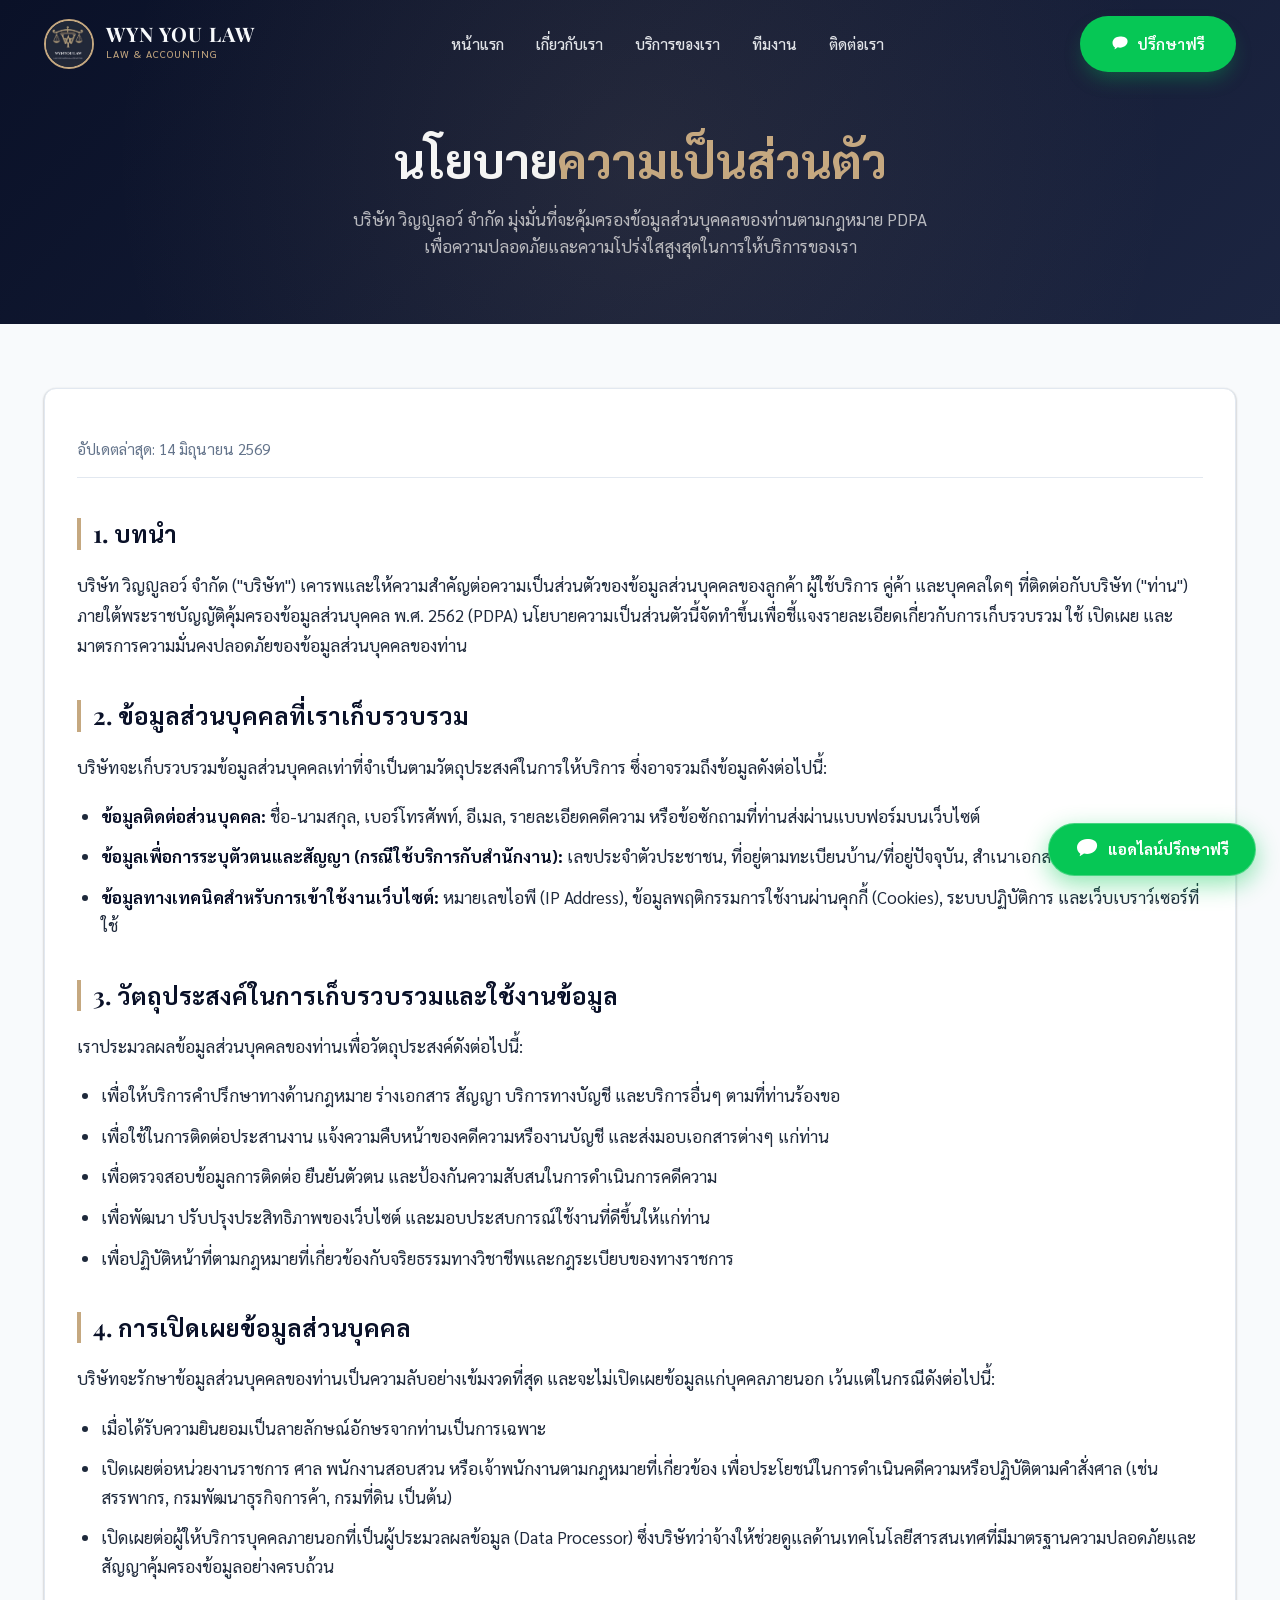
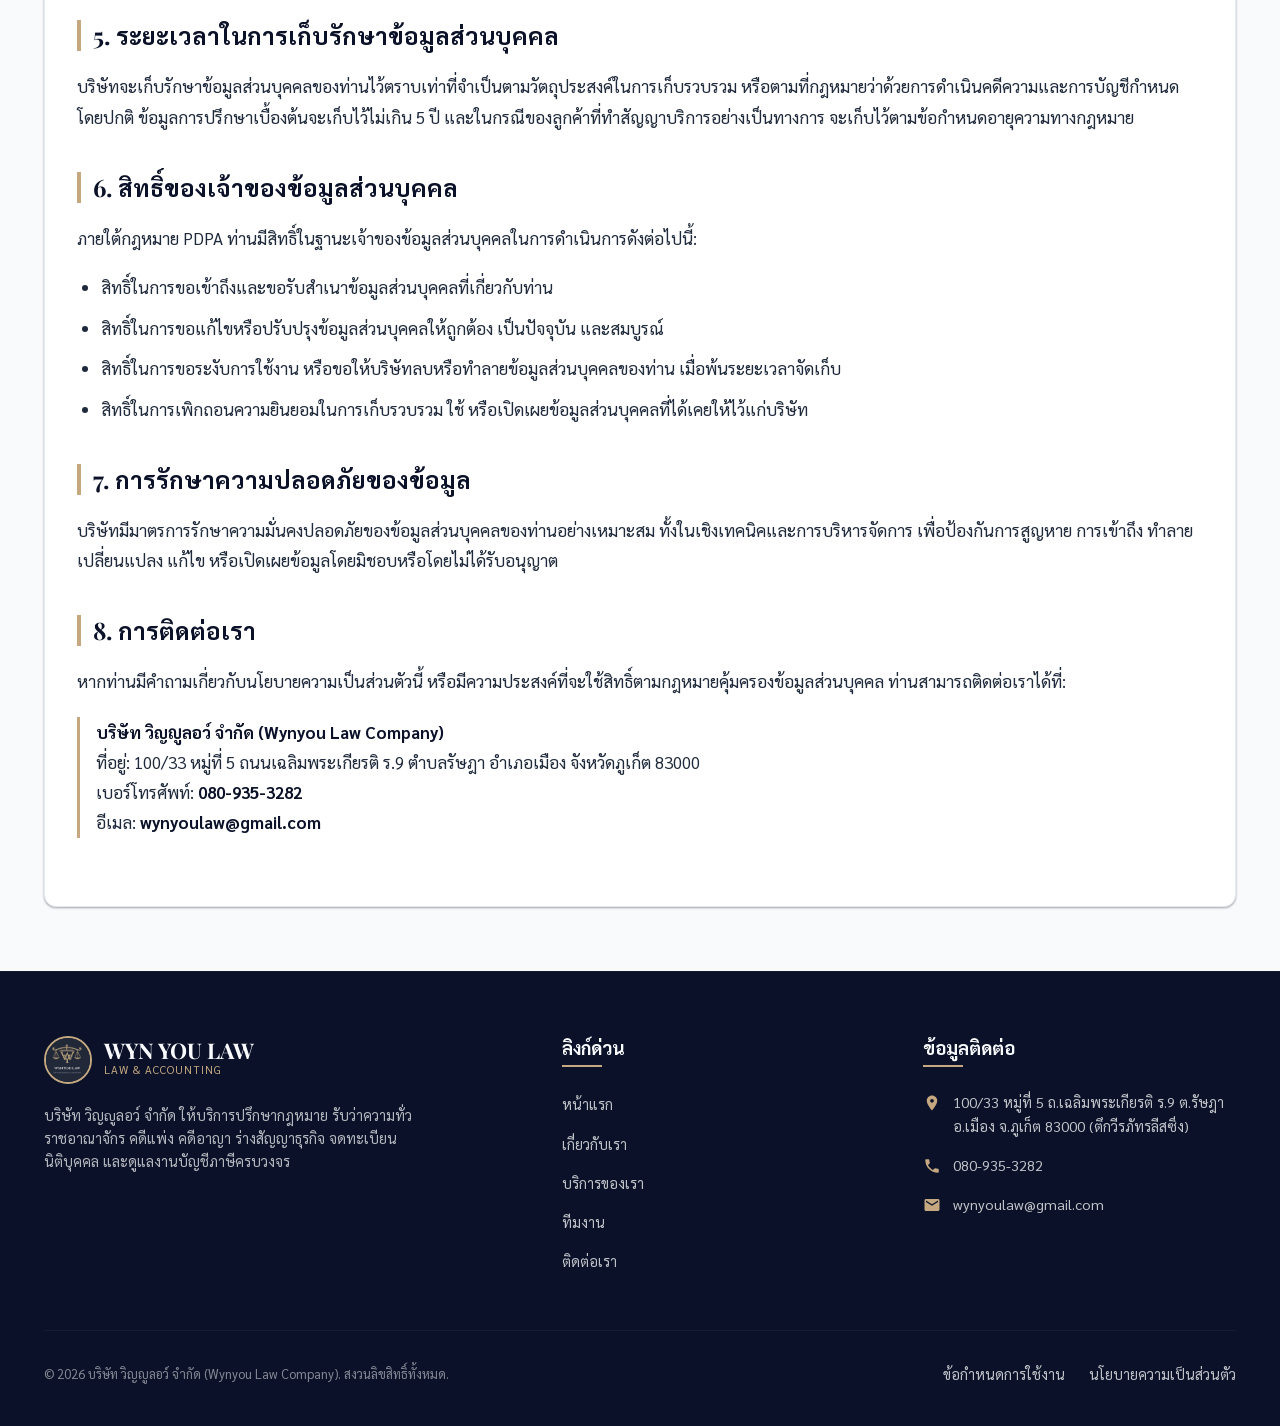
==== privacy-policy.html @ 04be427c "Add Privacy Policy page and update footer link" ====
<!DOCTYPE html>
<html lang="th">

<head>
  <meta charset="UTF-8">
  <meta name="viewport" content="width=device-width, initial-scale=1.0">
  <title>นโยบายความเป็นส่วนตัว | บริษัท วิญญูลอว์ จำกัด (WYN YOU LAW)</title>

  <!-- SEO Meta Tags -->
  <meta name="description"
    content="นโยบายความเป็นส่วนตัว (Privacy Policy) ของ บริษัท วิญญูลอว์ จำกัด รายละเอียดการคุ้มครองข้อมูลส่วนบุคคลของลูกค้าและผู้ใช้บริการตาม พ.ร.บ. คุ้มครองข้อมูลส่วนบุคคล (PDPA)">
  <meta name="keywords"
    content="นโยบายความเป็นส่วนตัว, PDPA, วิญญูลอว์, Wynyou Law, สำนักงานกฎหมาย">
  <meta name="author" content="Wynyou Law Company">

  <!-- Open Graph / Facebook -->
  <meta property="og:type" content="website">
  <meta property="og:url" content="https://wynyou-law.com/privacy-policy.html">
  <meta property="og:title" content="นโยบายความเป็นส่วนตัว | บริษัท วิญญูลอว์ จำกัด (WYN YOU LAW)">
  <meta property="og:description"
    content="นโยบายความเป็นส่วนตัว รายละเอียดการเก็บรวบรวม การใช้งาน และการคุ้มครองข้อมูลส่วนบุคคลของท่าน">
  <meta property="og:image" content="images/logo.jpg">

  <!-- Favicon -->
  <link rel="icon" href="images/logo.jpg" type="image/jpeg">

  <!-- CSS Stylesheet -->
  <link rel="stylesheet" href="css/style.css">

  <style>
    /* Page-specific styles for Privacy Policy */
    .privacy-hero {
      background: linear-gradient(135deg, var(--primary), var(--primary-light));
      padding: 8rem 0 4rem;
      color: var(--text-light);
      text-align: center;
      position: relative;
    }
    .privacy-hero::before {
      content: '';
      position: absolute;
      top: 0;
      left: 0;
      width: 100%;
      height: 100%;
      background: radial-gradient(circle at 50% 50%, rgba(197, 168, 128, 0.1) 0%, transparent 80%);
      pointer-events: none;
    }
    .privacy-hero__title {
      font-size: clamp(2rem, 5vw, 3rem);
      color: var(--text-light);
      margin-bottom: 1rem;
      font-family: var(--font-heading);
    }
    .privacy-hero__title span {
      color: var(--accent);
    }
    .privacy-hero__desc {
      color: rgba(255, 255, 255, 0.7);
      max-width: 600px;
      margin: 0 auto;
      font-size: 1.05rem;
    }
    .privacy-content {
      padding: 4rem 0;
      background-color: var(--bg-light);
    }
    .privacy-card {
      background: var(--bg-white);
      border: 1px solid var(--border-color);
      border-radius: var(--radius-md);
      padding: 3rem 2rem;
      box-shadow: var(--shadow-sm);
    }
    .privacy-card h2 {
      color: var(--primary);
      font-size: 1.5rem;
      margin-top: 2.5rem;
      margin-bottom: 1.25rem;
      border-left: 4px solid var(--accent);
      padding-left: 0.75rem;
      font-family: var(--font-heading);
    }
    .privacy-card h2:first-of-type {
      margin-top: 0;
    }
    .privacy-card p {
      color: var(--text-dark);
      margin-bottom: 1.25rem;
      font-size: 1.05rem;
      line-height: 1.8;
    }
    .privacy-card ul {
      margin-bottom: 1.5rem;
      padding-left: 1.5rem;
      list-style-type: disc;
    }
    .privacy-card li {
      margin-bottom: 0.75rem;
      color: var(--text-dark);
      font-size: 1.05rem;
      line-height: 1.7;
    }
    .privacy-card strong {
      color: var(--primary);
    }
    .last-updated {
      font-size: 0.95rem;
      color: var(--text-muted);
      margin-bottom: 2.5rem;
      display: block;
      border-bottom: 1px solid var(--border-color);
      padding-bottom: 1rem;
    }
    
    @media (max-width: 768px) {
      .privacy-card {
        padding: 2rem 1.25rem;
      }
    }
  </style>
</head>

<body>

  <!-- ==========================================
       HEADER & NAVIGATION
       ========================================== -->
  <header class="header header--scrolled" id="top-header">
    <div class="container">
      <nav class="header__nav" aria-label="Main Navigation">
        <a href="index.html#top-header" class="header__logo" id="nav-logo-link">
          <img src="images/logo.jpg" alt="WYN YOU LAW Logo" class="header__logo-img">
          <div class="header__brand">
            <h2 class="header__brand-name">WYN YOU LAW</h2>
            <p class="header__brand-sub">Law & Accounting</p>
          </div>
        </a>

        <!-- Desktop Navigation Menu -->
        <ul class="header__menu">
          <li><a href="index.html#top-header" class="header__link" id="link-home">หน้าแรก</a></li>
          <li><a href="index.html#about" class="header__link" id="link-about">เกี่ยวกับเรา</a></li>
          <li><a href="index.html#services" class="header__link" id="link-services">บริการของเรา</a></li>
          <li><a href="index.html#team" class="header__link" id="link-team">ทีมงาน</a></li>
          <li><a href="index.html#contact" class="header__link" id="link-contact">ติดต่อเรา</a></li>
        </ul>

        <!-- Desktop Call to Action Button -->
        <div class="header__cta">
          <a href="https://line.me/ti/p/6KD_pWmbr4" target="_blank" rel="noopener noreferrer" class="btn btn--line"
            id="btn-header-consult">
            <svg width="18" height="18" fill="currentColor" viewBox="0 0 24 24" xmlns="http://www.w3.org/2000/svg">
              <path
                d="M12 2C6.48 2 2 5.82 2 10.5c0 2.5 1.28 4.73 3.33 6.13-.15.53-.55 1.93-.63 2.23-.1.35.08.35.38.2.25-.13 2.8-1.85 3.92-2.6 1 .27 2.05.42 3.12.42 5.52 0 10-3.82 10-8.5S17.52 2 12 2z" />
            </svg>
            ปรึกษาฟรี
          </a>
        </div>

        <!-- Burger Toggle for Mobile -->
        <button class="header__burger" aria-label="Toggle Navigation Menu" aria-expanded="false"
          id="burger-menu-toggle">
          <span></span>
          <span></span>
          <span></span>
        </button>
      </nav>
    </div>
  </header>

  <!-- Mobile Sidebar Drawer -->
  <div class="sidebar" id="mobile-sidebar">
    <ul class="sidebar__menu">
      <li><a href="index.html#top-header" class="sidebar__link" id="mob-link-home">หน้าแรก</a></li>
      <li><a href="index.html#about" class="sidebar__link" id="mob-link-about">เกี่ยวกับเรา</a></li>
      <li><a href="index.html#services" class="sidebar__link" id="mob-link-services">บริการของเรา</a></li>
      <li><a href="index.html#team" class="sidebar__link" id="mob-link-team">ทีมงาน</a></li>
      <li><a href="index.html#contact" class="sidebar__link" id="mob-link-contact">ติดต่อเรา</a></li>
    </ul>
    <a href="https://line.me/ti/p/6KD_pWmbr4" target="_blank" rel="noopener noreferrer" class="btn btn--line btn--full"
      id="btn-sidebar-consult">
      <svg width="18" height="18" fill="currentColor" viewBox="0 0 24 24" xmlns="http://www.w3.org/2000/svg">
        <path
          d="M12 2C6.48 2 2 5.82 2 10.5c0 2.5 1.28 4.73 3.33 6.13-.15.53-.55 1.93-.63 2.23-.1.35.08.35.38.2.25-.13 2.8-1.85 3.92-2.6 1 .27 2.05.42 3.12.42 5.52 0 10-3.82 10-8.5S17.52 2 12 2z" />
      </svg>
      ปรึกษาฟรีผ่าน LINE
    </a>
  </div>

  <main>
    <!-- ==========================================
         HERO SECTION
         ========================================== -->
    <section class="privacy-hero">
      <div class="container">
        <h1 class="privacy-hero__title">นโยบาย<span>ความเป็นส่วนตัว</span></h1>
        <p class="privacy-hero__desc">
          บริษัท วิญญูลอว์ จำกัด มุ่งมั่นที่จะคุ้มครองข้อมูลส่วนบุคคลของท่านตามกฎหมาย PDPA เพื่อความปลอดภัยและความโปร่งใสสูงสุดในการให้บริการของเรา
        </p>
      </div>
    </section>

    <!-- ==========================================
         PRIVACY POLICY CONTENT
         ========================================== -->
    <section class="privacy-content">
      <div class="container">
        <div class="privacy-card">
          <span class="last-updated">อัปเดตล่าสุด: 14 มิถุนายน 2569</span>

          <h2>1. บทนำ</h2>
          <p>
            บริษัท วิญญูลอว์ จำกัด ("บริษัท") เคารพและให้ความสำคัญต่อความเป็นส่วนตัวของข้อมูลส่วนบุคคลของลูกค้า ผู้ใช้บริการ คู่ค้า และบุคคลใดๆ ที่ติดต่อกับบริษัท ("ท่าน") ภายใต้พระราชบัญญัติคุ้มครองข้อมูลส่วนบุคคล พ.ศ. 2562 (PDPA) นโยบายความเป็นส่วนตัวนี้จัดทำขึ้นเพื่อชี้แจงรายละเอียดเกี่ยวกับการเก็บรวบรวม ใช้ เปิดเผย และมาตรการความมั่นคงปลอดภัยของข้อมูลส่วนบุคคลของท่าน
          </p>

          <h2>2. ข้อมูลส่วนบุคคลที่เราเก็บรวบรวม</h2>
          <p>บริษัทจะเก็บรวบรวมข้อมูลส่วนบุคคลเท่าที่จำเป็นตามวัตถุประสงค์ในการให้บริการ ซึ่งอาจรวมถึงข้อมูลดังต่อไปนี้:</p>
          <ul>
            <li><strong>ข้อมูลติดต่อส่วนบุคคล:</strong> ชื่อ-นามสกุล, เบอร์โทรศัพท์, อีเมล, รายละเอียดคดีความ หรือข้อซักถามที่ท่านส่งผ่านแบบฟอร์มบนเว็บไซต์</li>
            <li><strong>ข้อมูลเพื่อการระบุตัวตนและสัญญา (กรณีใช้บริการกับสำนักงาน):</strong> เลขประจำตัวประชาชน, ที่อยู่ตามทะเบียนบ้าน/ที่อยู่ปัจจุบัน, สำเนาเอกสารแสดงตนต่างๆ</li>
            <li><strong>ข้อมูลทางเทคนิคสำหรับการเข้าใช้งานเว็บไซต์:</strong> หมายเลขไอพี (IP Address), ข้อมูลพฤติกรรมการใช้งานผ่านคุกกี้ (Cookies), ระบบปฏิบัติการ และเว็บเบราว์เซอร์ที่ใช้</li>
          </ul>

          <h2>3. วัตถุประสงค์ในการเก็บรวบรวมและใช้งานข้อมูล</h2>
          <p>เราประมวลผลข้อมูลส่วนบุคคลของท่านเพื่อวัตถุประสงค์ดังต่อไปนี้:</p>
          <ul>
            <li>เพื่อให้บริการคำปรึกษาทางด้านกฎหมาย ร่างเอกสาร สัญญา บริการทางบัญชี และบริการอื่นๆ ตามที่ท่านร้องขอ</li>
            <li>เพื่อใช้ในการติดต่อประสานงาน แจ้งความคืบหน้าของคดีความหรืองานบัญชี และส่งมอบเอกสารต่างๆ แก่ท่าน</li>
            <li>เพื่อตรวจสอบข้อมูลการติดต่อ ยืนยันตัวตน และป้องกันความสับสนในการดำเนินการคดีความ</li>
            <li>เพื่อพัฒนา ปรับปรุงประสิทธิภาพของเว็บไซต์ และมอบประสบการณ์ใช้งานที่ดีขึ้นให้แก่ท่าน</li>
            <li>เพื่อปฏิบัติหน้าที่ตามกฎหมายที่เกี่ยวข้องกับจริยธรรมทางวิชาชีพและกฎระเบียบของทางราชการ</li>
          </ul>

          <h2>4. การเปิดเผยข้อมูลส่วนบุคคล</h2>
          <p>
            บริษัทจะรักษาข้อมูลส่วนบุคคลของท่านเป็นความลับอย่างเข้มงวดที่สุด และจะไม่เปิดเผยข้อมูลแก่บุคคลภายนอก เว้นแต่ในกรณีดังต่อไปนี้:
          </p>
          <ul>
            <li>เมื่อได้รับความยินยอมเป็นลายลักษณ์อักษรจากท่านเป็นการเฉพาะ</li>
            <li>เปิดเผยต่อหน่วยงานราชการ ศาล พนักงานสอบสวน หรือเจ้าพนักงานตามกฎหมายที่เกี่ยวข้อง เพื่อประโยชน์ในการดำเนินคดีความหรือปฏิบัติตามคำสั่งศาล (เช่น สรรพากร, กรมพัฒนาธุรกิจการค้า, กรมที่ดิน เป็นต้น)</li>
            <li>เปิดเผยต่อผู้ให้บริการบุคคลภายนอกที่เป็นผู้ประมวลผลข้อมูล (Data Processor) ซึ่งบริษัทว่าจ้างให้ช่วยดูแลด้านเทคโนโลยีสารสนเทศที่มีมาตรฐานความปลอดภัยและสัญญาคุ้มครองข้อมูลอย่างครบถ้วน</li>
          </ul>

          <h2>5. ระยะเวลาในการเก็บรักษาข้อมูลส่วนบุคคล</h2>
          <p>
            บริษัทจะเก็บรักษาข้อมูลส่วนบุคคลของท่านไว้ตราบเท่าที่จำเป็นตามวัตถุประสงค์ในการเก็บรวบรวม หรือตามที่กฎหมายว่าด้วยการดำเนินคดีความและการบัญชีกำหนด โดยปกติ ข้อมูลการปรึกษาเบื้องต้นจะเก็บไว้ไม่เกิน 5 ปี และในกรณีของลูกค้าที่ทำสัญญาบริการอย่างเป็นทางการ จะเก็บไว้ตามข้อกำหนดอายุความทางกฎหมาย
          </p>

          <h2>6. สิทธิ์ของเจ้าของข้อมูลส่วนบุคคล</h2>
          <p>ภายใต้กฎหมาย PDPA ท่านมีสิทธิ์ในฐานะเจ้าของข้อมูลส่วนบุคคลในการดำเนินการดังต่อไปนี้:</p>
          <ul>
            <li>สิทธิ์ในการขอเข้าถึงและขอรับสำเนาข้อมูลส่วนบุคคลที่เกี่ยวกับท่าน</li>
            <li>สิทธิ์ในการขอแก้ไขหรือปรับปรุงข้อมูลส่วนบุคคลให้ถูกต้อง เป็นปัจจุบัน และสมบูรณ์</li>
            <li>สิทธิ์ในการขอระงับการใช้งาน หรือขอให้บริษัทลบหรือทำลายข้อมูลส่วนบุคคลของท่าน เมื่อพ้นระยะเวลาจัดเก็บ</li>
            <li>สิทธิ์ในการเพิกถอนความยินยอมในการเก็บรวบรวม ใช้ หรือเปิดเผยข้อมูลส่วนบุคคลที่ได้เคยให้ไว้แก่บริษัท</li>
          </ul>

          <h2>7. การรักษาความปลอดภัยของข้อมูล</h2>
          <p>
            บริษัทมีมาตรการรักษาความมั่นคงปลอดภัยของข้อมูลส่วนบุคคลของท่านอย่างเหมาะสม ทั้งในเชิงเทคนิคและการบริหารจัดการ เพื่อป้องกันการสูญหาย การเข้าถึง ทำลาย เปลี่ยนแปลง แก้ไข หรือเปิดเผยข้อมูลโดยมิชอบหรือโดยไม่ได้รับอนุญาต
          </p>

          <h2>8. การติดต่อเรา</h2>
          <p>
            หากท่านมีคำถามเกี่ยวกับนโยบายความเป็นส่วนตัวนี้ หรือมีความประสงค์ที่จะใช้สิทธิ์ตามกฎหมายคุ้มครองข้อมูลส่วนบุคคล ท่านสามารถติดต่อเราได้ที่:
          </p>
          <p style="padding-left: 1rem; border-left: 3px solid var(--accent); margin-top: 1rem;">
            <strong>บริษัท วิญญูลอว์ จำกัด (Wynyou Law Company)</strong><br>
            ที่อยู่: 100/33 หมู่ที่ 5 ถนนเฉลิมพระเกียรติ ร.9 ตำบลรัษฎา อำเภอเมือง จังหวัดภูเก็ต 83000<br>
            เบอร์โทรศัพท์: <a href="tel:080-935-3282"><strong>080-935-3282</strong></a><br>
            อีเมล: <a href="mailto:wynyoulaw@gmail.com"><strong>wynyoulaw@gmail.com</strong></a>
          </p>
        </div>
      </div>
    </section>
  </main>

  <!-- ==========================================
       FOOTER SECTION
       ========================================== -->
  <footer class="footer">
    <div class="container">
      <div class="footer__grid">
        <!-- Logo and details -->
        <div>
          <a href="index.html#top-header" class="footer__about-logo" id="footer-logo-link">
            <img src="images/logo.jpg" alt="WYN YOU LAW Logo" class="footer__about-logo-img">
            <div class="footer__brand">
              <h2 class="footer__about-brand-name">WYN YOU LAW</h2>
              <p class="footer__about-brand-sub">Law & Accounting</p>
            </div>
          </a>
          <p class="footer__about-desc">
            บริษัท วิญญูลอว์ จำกัด ให้บริการปรึกษากฎหมาย รับว่าความทั่วราชอาณาจักร คดีแพ่ง คดีอาญา ร่างสัญญาธุรกิจ
            จดทะเบียนนิติบุคคล และดูแลงานบัญชีภาษีครบวงจร
          </p>
        </div>

        <!-- Quick Links -->
        <div>
          <h3 class="footer__title">ลิงก์ด่วน</h3>
          <ul class="footer__links">
            <li><a href="index.html#top-header" class="footer__link" id="footer-link-home">หน้าแรก</a></li>
            <li><a href="index.html#about" class="footer__link" id="footer-link-about">เกี่ยวกับเรา</a></li>
            <li><a href="index.html#services" class="footer__link" id="footer-link-services">บริการของเรา</a></li>
            <li><a href="index.html#team" class="footer__link" id="footer-link-team">ทีมงาน</a></li>
            <li><a href="index.html#contact" class="footer__link" id="footer-link-contact">ติดต่อเรา</a></li>
          </ul>
        </div>

        <!-- Contact details -->
        <div>
          <h3 class="footer__title">ข้อมูลติดต่อ</h3>
          <div class="footer__contact-info">
            <div class="footer__contact-item">
              <svg width="18" height="18" fill="currentColor" viewBox="0 0 24 24">
                <path
                  d="M12 2C8.13 2 5 5.13 5 9c0 5.25 7 13 7 13s7-7.75 7-13c0-3.87-3.13-7-7-7zm0 9.5c-1.38 0-2.5-1.12-2.5-2.5s1.12-2.5 2.5-2.5 2.5 1.12 2.5 2.5-1.12 2.5-2.5 2.5z" />
              </svg>
              <span>100/33 หมู่ที่ 5 ถ.เฉลิมพระเกียรติ ร.9 ต.รัษฎา อ.เมือง จ.ภูเก็ต 83000 (ตึกวีรภัทรลีสซิ่ง)</span>
            </div>
            <div class="footer__contact-item">
              <svg width="18" height="18" fill="currentColor" viewBox="0 0 24 24">
                <path
                  d="M6.62 10.79c1.44 2.83 3.76 5.14 6.59 6.59l2.2-2.2c.27-.27.67-.36 1.02-.24 1.12.37 2.33.57 3.57.57.55 0 1 .45 1 1V20c0 .55-.45 1-1 1-9.39 0-17-7.61-17-17 0-.55.45-1 1-1h3.5c.55 0 1 .45 1 1 0 1.25.2 2.45.57 3.57.11.35.03.74-.25 1.02l-2.2 2.2z" />
              </svg>
              <span><a href="tel:080-935-3282">080-935-3282</a></span>
            </div>
            <div class="footer__contact-item">
              <svg width="18" height="18" fill="currentColor" viewBox="0 0 24 24">
                <path
                  d="M20 4H4c-1.1 0-1.99.9-1.99 2L2 18c0 1.1.9 2 2 2h16c1.1 0 2-.9 2-2V6c0-1.1-.9-2-2-2zm0 4l-8 5-8-5V6l8 5 8-5v2z" />
              </svg>
              <span><a href="mailto:wynyoulaw@gmail.com">wynyoulaw@gmail.com</a></span>
            </div>
          </div>
        </div>
      </div>

      <!-- Bottom bar -->
      <div class="footer__bottom">
        <p>&copy; 2026 บริษัท วิญญูลอว์ จำกัด (Wynyou Law Company). สงวนลิขสิทธิ์ทั้งหมด.</p>
        <div class="footer__bottom-links">
          <a href="index.html#about" class="footer__link">ข้อกำหนดการใช้งาน</a>
          <a href="privacy-policy.html" class="footer__link">นโยบายความเป็นส่วนตัว</a>
        </div>
      </div>
    </div>
  </footer>

  <!-- Floating LINE Button for Mobile Devices -->
  <a href="https://line.me/ti/p/6KD_pWmbr4" target="_blank" rel="noopener noreferrer" class="floating-line-btn"
    id="floating-line-action" aria-label="ติดต่อเราทาง LINE">
    <svg width="24" height="24" fill="currentColor" viewBox="0 0 24 24" xmlns="http://www.w3.org/2000/svg">
      <path
        d="M12 2C6.48 2 2 5.82 2 10.5c0 2.5 1.28 4.73 3.33 6.13-.15.53-.55 1.93-.63 2.23-.1.35.08.35.38.2.25-.13 2.8-1.85 3.92-2.6 1 .27 2.05.42 3.12.42 5.52 0 10-3.82 10-8.5S17.52 2 12 2z" />
    </svg>
    <span>แอดไลน์ปรึกษาฟรี</span>
  </a>

  <!-- Scripts -->
  <script src="js/script.js"></script>
</body>

</html>
---- css/style.css ----
@import url('https://fonts.googleapis.com/css2?family=Playfair+Display:ital,wght@0,400..900;1,400..900&family=Sarabun:ital,wght@0,100;0,200;0,300;0,400;0,500;0,600;0,700;0,800;1,100;1,200;1,300;1,400;1,500;1,600;1,700;1,800&display=swap');

/* ==========================================
   CSS VARIABLES & DESIGN SYSTEM
   ========================================== */
:root {
  /* Colors */
  --primary: #0A1128;
  --primary-light: #1C2541;
  --primary-rgb: 10, 17, 40;
  --primary-light-rgb: 28, 37, 65;
  --accent: #C5A880;
  --accent-light: #E2D4C0;
  --accent-dark: #A3835B;
  --gold-metallic: #D4AF37;
  
  --bg-light: #F8FAFC;
  --bg-white: #FFFFFF;
  --bg-dark: #050B1A;
  
  --text-dark: #1E293B;
  --text-light: #F8FAFC;
  --text-muted: #64748B;
  --text-gold: #C5A880;
  
  --border-color: #E2E8F0;
  --border-gold-rgba: rgba(197, 168, 128, 0.25);
  
  /* Typography */
  --font-primary: 'Sarabun', sans-serif;
  --font-heading: 'Playfair Display', 'Sarabun', sans-serif;
  
  /* Spacing */
  --spacing-xs: 0.5rem;
  --spacing-sm: 1rem;
  --spacing-md: 2rem;
  --spacing-lg: 4rem;
  --spacing-xl: 8rem;
  
  /* Shadow & Transition */
  --shadow-sm: 0 1px 3px rgba(0,0,0,0.12), 0 1px 2px rgba(0,0,0,0.24);
  --shadow-md: 0 4px 6px -1px rgba(0,0,0,0.1), 0 2px 4px -1px rgba(0,0,0,0.06);
  --shadow-lg: 0 20px 25px -5px rgba(0,0,0,0.1), 0 10px 10px -5px rgba(0,0,0,0.04);
  --shadow-gold: 0 10px 30px -10px rgba(197, 168, 128, 0.3);
  
  --transition-smooth: all 0.4s cubic-bezier(0.16, 1, 0.3, 1);
  --transition-fast: all 0.2s ease;
  
  /* Border Radius */
  --radius-sm: 6px;
  --radius-md: 12px;
  --radius-lg: 24px;
}

/* ==========================================
   RESET & BASE STYLES
   ========================================== */
*, *::before, *::after {
  box-sizing: border-box;
  margin: 0;
  padding: 0;
}

html {
  scroll-behavior: smooth;
  font-size: 16px;
}

body {
  font-family: var(--font-primary);
  background-color: var(--bg-white);
  color: var(--text-dark);
  line-height: 1.6;
  overflow-x: hidden;
}

h1, h2, h3, h4, h5, h6 {
  font-family: var(--font-heading);
  font-weight: 700;
  line-height: 1.3;
}

a {
  text-decoration: none;
  color: inherit;
  transition: var(--transition-fast);
}

img {
  max-width: 100%;
  height: auto;
  display: block;
}

ul {
  list-style: none;
}

/* Scrollbar Style */
::-webkit-scrollbar {
  width: 10px;
}
::-webkit-scrollbar-track {
  background: var(--bg-light);
}
::-webkit-scrollbar-thumb {
  background: var(--accent-light);
  border-radius: var(--radius-sm);
  border: 2px solid var(--bg-light);
}
::-webkit-scrollbar-thumb:hover {
  background: var(--accent);
}

/* ==========================================
   REUSABLE COMPONENTS
   ========================================== */
.container {
  width: 100%;
  max-width: 1240px;
  margin: 0 auto;
  padding: 0 1.5rem;
}

.btn {
  display: inline-flex;
  align-items: center;
  justify-content: center;
  padding: 0.85rem 1.8rem;
  font-size: 0.95rem;
  font-weight: 600;
  border-radius: 50px;
  cursor: pointer;
  transition: var(--transition-smooth);
  border: 2px solid transparent;
  gap: 0.5rem;
}

.btn--primary {
  background: linear-gradient(135deg, var(--accent), var(--accent-dark));
  color: var(--primary);
  box-shadow: var(--shadow-gold);
}

.btn--primary:hover {
  transform: translateY(-3px);
  box-shadow: 0 15px 30px -10px rgba(197, 168, 128, 0.5);
  background: linear-gradient(135deg, var(--accent-light), var(--accent));
}

.btn--line {
  background-color: #06C755;
  color: #FFFFFF;
  box-shadow: 0 10px 20px -5px rgba(6, 199, 85, 0.35);
}

.btn--line:hover {
  transform: translateY(-3px);
  box-shadow: 0 15px 30px -5px rgba(6, 199, 85, 0.5);
  background-color: #05B04B;
}

.btn--secondary {
  background: transparent;
  border-color: var(--accent);
  color: var(--accent);
}

.btn--secondary:hover {
  background: rgba(197, 168, 128, 0.1);
  transform: translateY(-3px);
}

.btn--light {
  background: var(--bg-white);
  color: var(--primary);
  box-shadow: var(--shadow-md);
}

.btn--light:hover {
  background: var(--accent-light);
  color: var(--primary);
  transform: translateY(-3px);
}

.btn--full {
  display: flex;
  width: 100%;
}

.section {
  padding: var(--spacing-lg) 0;
  position: relative;
}

@media (min-width: 768px) {
  .section {
    padding: var(--spacing-xl) 0;
  }
}

.section-tag {
  color: var(--accent-dark);
  font-weight: 700;
  text-transform: uppercase;
  letter-spacing: 2px;
  font-size: 0.85rem;
  margin-bottom: 0.75rem;
  display: block;
}

.section-title {
  font-size: clamp(1.8rem, 4vw, 2.5rem);
  color: var(--primary);
  margin-bottom: 1rem;
  font-family: var(--font-heading);
}

.section-desc {
  color: var(--text-muted);
  max-width: 650px;
  margin-bottom: 3.5rem;
  font-size: 1.05rem;
}

.center-text {
  text-align: center;
}

.center-text .section-desc {
  margin-left: auto;
  margin-right: auto;
}

/* ==========================================
   NAVIGATION HEADER
   ========================================== */
.header {
  position: fixed;
  top: 0;
  left: 0;
  width: 100%;
  z-index: 1000;
  transition: var(--transition-smooth);
  padding: 1rem 0;
}

.header--scrolled {
  background: rgba(10, 17, 40, 0.95);
  backdrop-filter: blur(12px);
  border-bottom: 1px solid rgba(255, 255, 255, 0.1);
  padding: 0.6rem 0;
}

.header__nav {
  display: flex;
  justify-content: space-between;
  align-items: center;
}

.header__logo {
  display: flex;
  align-items: center;
  gap: 0.75rem;
}

.header__logo-img {
  width: 50px;
  height: 50px;
  border-radius: 50%;
  border: 2px solid var(--accent);
  object-fit: cover;
  transition: var(--transition-smooth);
}

.header--scrolled .header__logo-img {
  width: 42px;
  height: 42px;
}

.header__brand {
  color: var(--text-light);
}

.header__brand-name {
  font-family: var(--font-heading);
  font-size: 1.25rem;
  font-weight: 700;
  letter-spacing: 1px;
  line-height: 1;
}

.header__brand-sub {
  font-size: 0.65rem;
  color: var(--accent);
  text-transform: uppercase;
  letter-spacing: 1px;
  margin-top: 2px;
}

.header__menu {
  display: none; /* Hidden on mobile */
  align-items: center;
  gap: 2rem;
}

.header__link {
  color: var(--text-light);
  font-size: 0.95rem;
  font-weight: 500;
  position: relative;
  padding: 0.25rem 0;
  opacity: 0.9;
}

.header__link:hover {
  opacity: 1;
  color: var(--accent);
}

.header__link::after {
  content: '';
  position: absolute;
  bottom: 0;
  left: 0;
  width: 0;
  height: 2px;
  background: var(--accent);
  transition: var(--transition-fast);
}

.header__link:hover::after {
  width: 100%;
}

.header__link--active {
  color: var(--accent);
  opacity: 1;
}

.header__link--active::after {
  width: 100%;
}

.header__cta {
  display: none; /* Hidden on mobile */
}

/* Burger Menu Toggle */
.header__burger {
  display: flex;
  flex-direction: column;
  justify-content: space-between;
  width: 25px;
  height: 20px;
  background: transparent;
  border: none;
  cursor: pointer;
  z-index: 1010;
}

.header__burger span {
  width: 100%;
  height: 2px;
  background-color: var(--text-light);
  transition: var(--transition-smooth);
  border-radius: 2px;
}

.header__burger--active span:nth-child(1) {
  transform: translateY(9px) rotate(45deg);
}

.header__burger--active span:nth-child(2) {
  opacity: 0;
}

.header__burger--active span:nth-child(3) {
  transform: translateY(-9px) rotate(-45deg);
}

/* Mobile Sidebar */
.sidebar {
  position: fixed;
  top: 0;
  right: -100%;
  width: 100%;
  max-width: 320px;
  height: 100vh;
  background-color: var(--primary);
  z-index: 999;
  display: flex;
  flex-direction: column;
  padding: 7rem 2rem 2rem;
  transition: var(--transition-smooth);
  border-left: 1px solid rgba(255, 255, 255, 0.05);
  box-shadow: -10px 0 30px rgba(0,0,0,0.5);
}

.sidebar--active {
  right: 0;
}

.sidebar__menu {
  display: flex;
  flex-direction: column;
  gap: 1.5rem;
  margin-bottom: 3rem;
}

.sidebar__link {
  color: var(--text-light);
  font-size: 1.15rem;
  font-weight: 500;
  display: block;
}

.sidebar__link:hover, .sidebar__link--active {
  color: var(--accent);
  padding-left: 0.5rem;
}

/* Responsive Desktop Headers */
@media (min-width: 1024px) {
  .header__menu, .header__cta {
    display: flex;
  }
  .header__burger, .sidebar {
    display: none;
  }
}

/* ==========================================
   HERO SECTION
   ========================================== */
.hero {
  background: linear-gradient(135deg, rgba(10, 17, 40, 0.94), rgba(5, 11, 26, 0.96)), 
              url('../images/logo.jpg') center/contain no-repeat;
  min-height: 100vh;
  display: flex;
  align-items: center;
  position: relative;
  color: var(--text-light);
  padding-top: 8rem;
  padding-bottom: var(--spacing-lg);
  overflow: hidden;
}

.hero::before {
  content: '';
  position: absolute;
  top: 0;
  left: 0;
  width: 100%;
  height: 100%;
  background: radial-gradient(circle at 50% 50%, rgba(197, 168, 128, 0.12) 0%, transparent 80%);
  pointer-events: none;
}

@media (min-width: 1024px) {
  .hero::before {
    background: radial-gradient(circle at 80% 30%, rgba(197, 168, 128, 0.15) 0%, transparent 60%);
  }
}

.hero__grid {
  display: grid;
  grid-template-columns: 1fr;
  gap: 4rem;
  align-items: center;
  text-align: center;
}

@media (min-width: 1024px) {
  .hero__grid {
    grid-template-columns: 1fr 1fr;
    text-align: left;
  }
}

.hero__content {
  z-index: 10;
  display: flex;
  flex-direction: column;
  align-items: center;
}

@media (min-width: 1024px) {
  .hero__content {
    align-items: flex-start;
  }
}

.hero__badge {
  display: inline-flex;
  align-items: center;
  gap: 0.5rem;
  background: rgba(197, 168, 128, 0.1);
  border: 1px solid var(--border-gold-rgba);
  color: var(--accent-light);
  padding: 0.5rem 1.25rem;
  border-radius: 50px;
  font-size: 0.85rem;
  font-weight: 500;
  margin-bottom: 1.5rem;
}

.hero__badge svg {
  color: var(--accent);
}

.hero__title {
  font-size: clamp(2.0rem, 5.5vw, 3.5rem);
  font-weight: 850;
  line-height: 1.25;
  margin-bottom: 1.5rem;
  font-family: var(--font-heading);
}

.hero__title span {
  color: transparent;
  background: linear-gradient(to right, var(--accent-light), var(--accent), var(--accent-dark));
  -webkit-background-clip: text;
  background-clip: text;
}

.hero__desc {
  font-size: clamp(1rem, 2vw, 1.15rem);
  color: rgba(255, 255, 255, 0.8);
  margin-bottom: 2.5rem;
  max-width: 600px;
  line-height: 1.7;
}

.hero__actions {
  display: flex;
  flex-direction: column;
  gap: 1rem;
  width: 100%;
  max-width: 420px;
}

@media (min-width: 480px) {
  .hero__actions {
    flex-direction: row;
    justify-content: center;
  }
  .hero__actions .btn {
    flex: 1;
  }
}

@media (min-width: 1024px) {
  .hero__actions {
    justify-content: flex-start;
    max-width: none;
  }
  .hero__actions .btn {
    flex: 0 1 auto;
  }
}

/* Hero Portrait Layout */
.hero__image-container {
  display: flex;
  position: relative;
  justify-content: center;
  width: 100%;
  z-index: 10;
}

.hero__portrait-wrapper {
  position: relative;
  width: 100%;
  max-width: 520px;
  display: flex;
  justify-content: center;
  align-items: flex-end;
  margin: 0 auto;
}

@media (min-width: 1024px) {
  .hero__portrait-wrapper {
    max-width: 680px;
  }
}

.hero__portrait-bg {
  position: absolute;
  bottom: 0;
  width: 280px;
  height: 280px;
  background: radial-gradient(circle, rgba(197, 168, 128, 0.25) 0%, rgba(197, 168, 128, 0) 70%);
  border-radius: 50%;
  z-index: 1;
}

@media (min-width: 768px) {
  .hero__portrait-bg {
    width: 440px;
    height: 440px;
  }
}

.hero__portrait-img {
  width: 100%;
  z-index: 2;
  position: relative;
  transform: translateY(10px);
  filter: drop-shadow(0 0 12px rgba(212, 175, 55, 0.75)) 
          drop-shadow(0 0 25px rgba(212, 175, 55, 0.35)) 
          drop-shadow(0 15px 30px rgba(0, 0, 0, 0.45));
  mask-image: linear-gradient(to bottom, black 70%, transparent 98%);
  -webkit-mask-image: linear-gradient(to bottom, black 70%, transparent 98%);
}

/* Floating Elements */
.hero__floating-badge {
  position: absolute;
  background: rgba(10, 17, 40, 0.92);
  backdrop-filter: blur(10px);
  border: 1px solid rgba(197, 168, 128, 0.35);
  padding: 0.65rem 1.15rem;
  border-radius: var(--radius-md);
  display: flex;
  align-items: center;
  gap: 0.75rem;
  box-shadow: var(--shadow-lg);
  z-index: 3;
  animation: float 5s ease-in-out infinite;
}

.hero__floating-badge--line {
  bottom: 30px;
  left: -15px;
  border-color: rgba(6, 199, 85, 0.4);
}

.hero__floating-badge--line:hover {
  border-color: #06C755;
  background: rgba(6, 199, 85, 0.1);
}

.hero__floating-badge--experience {
  top: 35px;
  right: -15px;
  animation-delay: 2.5s;
}

/* Float Badge responsive styling */
@media (max-width: 480px) {
  .hero__floating-badge--line {
    left: 0px;
    bottom: 10px;
  }
  .hero__floating-badge--experience {
    right: 0px;
    top: 10px;
  }
  .hero__floating-badge {
    padding: 0.5rem 0.85rem;
  }
  .hero__floating-badge h4 {
    font-size: 0.8rem;
  }
}

.hero__floating-badge-icon {
  width: 34px;
  height: 34px;
  border-radius: 50%;
  background: #06C755;
  color: #FFFFFF;
  display: flex;
  align-items: center;
  justify-content: center;
}

.hero__floating-badge-icon-gold {
  width: 34px;
  height: 34px;
  border-radius: 50%;
  background: var(--accent);
  color: var(--primary);
  display: flex;
  align-items: center;
  justify-content: center;
}

.hero__floating-badge-text {
  text-align: left;
}

.hero__floating-badge-text h4 {
  font-size: 0.9rem;
  font-weight: 700;
  color: var(--text-light);
}

.hero__floating-badge-text p {
  font-size: 0.75rem;
  color: rgba(255, 255, 255, 0.6);
}

@keyframes float {
  0% { transform: translateY(0px); }
  50% { transform: translateY(-8px); }
  100% { transform: translateY(0px); }
}

/* ==========================================
   TRUST INDICATORS
   ========================================== */
.stats {
  background: var(--primary);
  color: var(--text-light);
  padding: 3.5rem 0;
  border-bottom: 1px solid rgba(255, 255, 255, 0.05);
  position: relative;
  z-index: 20;
}

.stats__grid {
  display: grid;
  grid-template-columns: repeat(2, 1fr);
  gap: 2.5rem 1.5rem;
}

@media (min-width: 768px) {
  .stats__grid {
    grid-template-columns: repeat(4, 1fr);
    gap: 2rem;
  }
}

.stats__item {
  text-align: center;
  position: relative;
}

.stats__item:not(:last-child)::after {
  content: '';
  position: absolute;
  right: -1rem;
  top: 15%;
  height: 70%;
  width: 1px;
  background: rgba(255, 255, 255, 0.1);
  display: none;
}

@media (min-width: 768px) {
  .stats__item:not(:last-child)::after {
    display: block;
  }
}

.stats__number {
  font-size: clamp(2rem, 5vw, 3rem);
  font-weight: 800;
  color: var(--accent);
  font-family: var(--font-heading);
  line-height: 1;
  margin-bottom: 0.5rem;
  display: block;
}

.stats__label {
  font-size: 0.9rem;
  color: rgba(255, 255, 255, 0.7);
  font-weight: 500;
}

/* ==========================================
   SERVICES SECTION
   ========================================== */
.services {
  background-color: var(--bg-light);
}

.services__grid {
  display: grid;
  grid-template-columns: repeat(auto-fit, minmax(280px, 1fr));
  gap: 2rem;
}

.service-card {
  background: var(--bg-white);
  border: 1px solid var(--border-color);
  border-radius: var(--radius-md);
  padding: 2.5rem 2rem;
  transition: var(--transition-smooth);
  position: relative;
  overflow: hidden;
  box-shadow: var(--shadow-sm);
  display: flex;
  flex-direction: column;
  height: 100%;
}

.service-card::before {
  content: '';
  position: absolute;
  top: 0;
  left: 0;
  width: 100%;
  height: 4px;
  background: linear-gradient(90deg, var(--accent), var(--accent-dark));
  transform: scaleX(0);
  transform-origin: left;
  transition: var(--transition-smooth);
}

.service-card:hover {
  transform: translateY(-5px);
  box-shadow: var(--shadow-lg);
  border-color: var(--accent-light);
}

.service-card:hover::before {
  transform: scaleX(1);
}

.service-card__icon {
  width: 60px;
  height: 60px;
  border-radius: var(--radius-md);
  background: rgba(197, 168, 128, 0.1);
  color: var(--accent-dark);
  display: flex;
  align-items: center;
  justify-content: center;
  margin-bottom: 1.5rem;
  transition: var(--transition-smooth);
}

.service-card:hover .service-card__icon {
  background: var(--primary);
  color: var(--accent);
}

.service-card__title {
  font-size: 1.25rem;
  color: var(--primary);
  margin-bottom: 0.85rem;
  font-weight: 700;
}

.service-card__desc {
  color: var(--text-muted);
  font-size: 0.95rem;
  margin-bottom: 1.5rem;
  flex-grow: 1;
}

.service-card__link {
  display: inline-flex;
  align-items: center;
  gap: 0.5rem;
  font-weight: 600;
  font-size: 0.9rem;
  color: var(--accent-dark);
}

.service-card:hover .service-card__link {
  color: var(--primary);
}

/* ==========================================
   WHY CHOOSE US SECTION
   ========================================== */
.why-choose {
  background-color: var(--bg-white);
  overflow: hidden;
}

.why-choose__grid {
  display: grid;
  grid-template-columns: 1fr;
  gap: 4rem;
  align-items: center;
}

@media (min-width: 1024px) {
  .why-choose__grid {
    grid-template-columns: 1.1fr 0.9fr;
  }
}

.why-choose__content {
  position: relative;
}

.why-choose__list {
  display: grid;
  grid-template-columns: 1fr;
  gap: 1.5rem;
}

@media (min-width: 576px) {
  .why-choose__list {
    grid-template-columns: repeat(2, 1fr);
  }
}

.why-choose__item {
  display: flex;
  gap: 1rem;
}

.why-choose__icon {
  width: 44px;
  height: 44px;
  border-radius: 50%;
  background: rgba(197, 168, 128, 0.1);
  color: var(--accent-dark);
  display: flex;
  align-items: center;
  justify-content: center;
  flex-shrink: 0;
}

.why-choose__item-title {
  font-size: 1.1rem;
  font-weight: 700;
  color: var(--primary);
  margin-bottom: 0.25rem;
}

.why-choose__item-desc {
  font-size: 0.9rem;
  color: var(--text-muted);
}

.why-choose__img-wrapper {
  position: relative;
  z-index: 10;
}

.why-choose__img {
  border-radius: var(--radius-lg);
  box-shadow: var(--shadow-lg);
  border: 1px solid var(--border-color);
  width: 100%;
}

.why-choose__img-frame {
  position: absolute;
  top: -20px;
  right: -20px;
  left: 20px;
  bottom: 20px;
  border: 3px solid var(--accent);
  border-radius: var(--radius-lg);
  z-index: -1;
  pointer-events: none;
}

.why-choose__floating-box {
  position: absolute;
  bottom: -30px;
  left: -20px;
  background: var(--primary);
  color: var(--text-light);
  padding: 1.5rem;
  border-radius: var(--radius-md);
  box-shadow: var(--shadow-lg);
  border-left: 4px solid var(--accent);
  display: flex;
  align-items: center;
  gap: 1rem;
  max-width: 250px;
}

.why-choose__floating-number {
  font-size: 2.2rem;
  font-weight: 800;
  color: var(--accent);
  line-height: 1;
}

.why-choose__floating-text {
  font-size: 0.85rem;
  font-weight: 500;
  line-height: 1.3;
}

/* ==========================================
   TEAM SECTION (4 Members Desktop Optimization)
   ========================================== */
.team {
  background-color: var(--bg-light);
}

.team__grid {
  display: grid;
  grid-template-columns: repeat(auto-fill, minmax(280px, 1fr));
  gap: 2rem;
}

@media (min-width: 1024px) {
  .team__grid--4 {
    grid-template-columns: repeat(4, 1fr); /* 4 columns on desktop for exactly 4 members */
  }
}

.team-card {
  background: var(--bg-white);
  border-radius: var(--radius-md);
  overflow: hidden;
  box-shadow: var(--shadow-sm);
  border: 1px solid var(--border-color);
  transition: var(--transition-smooth);
}

.team-card:hover {
  transform: translateY(-5px);
  box-shadow: var(--shadow-lg);
  border-color: var(--accent-light);
}

.team-card__img-container {
  position: relative;
  overflow: hidden;
  aspect-ratio: 4/5;
  background: #E5E7EB;
}

.team-card__img {
  width: 100%;
  height: 100%;
  object-fit: cover;
  transition: var(--transition-smooth);
}

.team-card:hover .team-card__img {
  transform: scale(1.08);
}

.team-card__overlay {
  position: absolute;
  bottom: 0;
  left: 0;
  width: 100%;
  height: 50%;
  background: linear-gradient(to top, rgba(10, 17, 40, 0.95), transparent);
  display: flex;
  align-items: flex-end;
  justify-content: center;
  padding: 1.5rem;
  opacity: 0;
  transition: var(--transition-smooth);
}

.team-card:hover .team-card__overlay {
  opacity: 1;
}

.team-card__socials {
  display: flex;
  gap: 1rem;
}

.team-card__social-link {
  width: 36px;
  height: 36px;
  border-radius: 50%;
  background: rgba(255,255,255,0.1);
  color: var(--text-light);
  display: flex;
  align-items: center;
  justify-content: center;
  backdrop-filter: blur(4px);
  transition: var(--transition-fast);
  border: 1px solid rgba(255,255,255,0.2);
}

.team-card__social-link:hover {
  background: var(--accent);
  color: var(--primary);
  transform: translateY(-3px);
}

.team-card__info {
  padding: 1.5rem;
  text-align: center;
}

.team-card__name {
  font-size: 1.15rem;
  font-weight: 700;
  color: var(--primary);
  margin-bottom: 0.25rem;
}

.team-card__role {
  font-size: 0.85rem;
  font-weight: 600;
  color: var(--accent-dark);
  text-transform: uppercase;
  letter-spacing: 1px;
}

/* ==========================================
   CONTACT SECTION & PREMIUM HTML FORM
   ========================================== */
.contact {
  background-color: var(--bg-light);
}

.contact__grid {
  display: grid;
  grid-template-columns: 1fr;
  gap: 4rem;
}

@media (min-width: 1024px) {
  .contact__grid {
    grid-template-columns: 0.95fr 1.05fr;
    align-items: flex-start;
  }
}

.contact__info-wrapper {
  display: flex;
  flex-direction: column;
  justify-content: space-between;
}

.contact__header {
  margin-bottom: 2.5rem;
}

.contact__list {
  display: flex;
  flex-direction: column;
  gap: 1.75rem;
  margin-bottom: 3rem;
}

.contact-item {
  display: flex;
  gap: 1.25rem;
}

.contact-item__icon {
  width: 50px;
  height: 50px;
  border-radius: 50%;
  background: var(--bg-white);
  color: var(--accent-dark);
  display: flex;
  align-items: center;
  justify-content: center;
  flex-shrink: 0;
  box-shadow: var(--shadow-sm);
  border: 1px solid var(--border-color);
}

.contact-item:hover .contact-item__icon {
  background: var(--primary);
  color: var(--accent);
  border-color: var(--primary);
}

.contact-item__title {
  font-size: 1.05rem;
  font-weight: 700;
  color: var(--primary);
  margin-bottom: 0.25rem;
}

.contact-item__value {
  font-size: 0.95rem;
  color: var(--text-muted);
}

.contact__socials {
  display: flex;
  gap: 1rem;
}

.contact__social-link {
  display: inline-flex;
  align-items: center;
  justify-content: center;
  width: 44px;
  height: 44px;
  border-radius: 50%;
  background: var(--bg-white);
  color: var(--primary);
  border: 1px solid var(--border-color);
  box-shadow: var(--shadow-sm);
  font-size: 1.2rem;
  transition: var(--transition-smooth);
}

.contact__social-link:hover {
  transform: translateY(-3px);
  box-shadow: var(--shadow-md);
  color: var(--text-light);
}

.contact__social-link--facebook:hover {
  background-color: #1877F2;
  border-color: #1877F2;
}

.contact__social-link--line:hover {
  background-color: #06C755;
  border-color: #06C755;
}

.contact__social-link--tiktok:hover {
  background-color: #000000;
  border-color: #000000;
}

.contact__card {
  background: var(--bg-white);
  border-radius: var(--radius-lg);
  border: 1px solid var(--border-color);
  box-shadow: var(--shadow-lg);
  padding: 2.5rem;
}

.contact__form-title {
  font-size: 1.5rem;
  color: var(--primary);
  margin-bottom: 0.5rem;
  font-family: var(--font-heading);
}

.contact__form-desc {
  font-size: 0.9rem;
  color: var(--text-muted);
  margin-bottom: 2rem;
}

.contact__form {
  display: flex;
  flex-direction: column;
  gap: 1.25rem;
}

.form-group {
  display: flex;
  flex-direction: column;
  gap: 0.5rem;
}

.form-row {
  display: grid;
  grid-template-columns: 1fr;
  gap: 1.25rem;
}

@media (min-width: 576px) {
  .form-row {
    grid-template-columns: 1fr 1fr;
  }
}

.form-label {
  font-size: 0.9rem;
  font-weight: 600;
  color: var(--primary);
}

.form-label .required {
  color: #DC2626;
  margin-left: 2px;
}

.form-control {
  font-family: var(--font-primary);
  width: 100%;
  padding: 0.85rem 1.2rem;
  font-size: 0.95rem;
  border-radius: var(--radius-sm);
  border: 1px solid var(--border-color);
  background-color: #F8FAFC;
  color: var(--text-dark);
  transition: var(--transition-fast);
}

.form-control::placeholder {
  color: #94A3B8;
}

.form-control:focus {
  outline: none;
  background-color: var(--bg-white);
  border-color: var(--accent);
  box-shadow: 0 0 0 3px rgba(197, 168, 128, 0.2);
}

textarea.form-control {
  resize: vertical;
}

select.form-control {
  appearance: none;
  background-image: url("data:image/svg+xml,%3Csvg xmlns='http://www.w3.org/2000/svg' fill='none' viewBox='0 0 24 24' stroke='%2364748B'%3E%3Cpath stroke-linecap='round' stroke-linejoin='round' stroke-width='2' d='M19 9l-7 7-7-7'/%3E%3C/svg%3E");
  background-repeat: no-repeat;
  background-position: right 1.2rem center;
  background-size: 1.2rem;
  padding-right: 2.5rem;
}

.contact__qr-wrapper {
  display: flex;
  flex-direction: column;
  align-items: center;
  margin-top: 2rem;
  padding: 1.5rem;
  border-radius: var(--radius-md);
  background: var(--bg-white);
  border: 1px dashed var(--accent);
  box-shadow: var(--shadow-sm);
}

.contact__qr-img {
  width: 160px;
  height: 160px;
  border-radius: var(--radius-sm);
  margin-bottom: 1rem;
  border: 4px solid var(--bg-light);
  box-shadow: var(--shadow-sm);
}

.contact__qr-text {
  font-size: 0.85rem;
  font-weight: 600;
  color: var(--primary);
  text-align: center;
}

/* ==========================================
   GOOGLE MAPS SECTION (FULL WIDTH)
   ========================================== */
.maps-section {
  padding: 0;
  width: 100%;
}

.maps-section__wrapper {
  width: 100%;
  height: 400px;
  border-top: 1px solid var(--border-color);
  border-bottom: 1px solid var(--border-color);
  overflow: hidden;
}

.maps-section__iframe {
  width: 100%;
  height: 100%;
  border: none;
}

/* ==========================================
   FOOTER SECTION
   ========================================== */
.footer {
  background-color: var(--primary);
  color: var(--text-light);
  padding-top: var(--spacing-lg);
  padding-bottom: 2.5rem;
  border-top: 1px solid rgba(255, 255, 255, 0.05);
}

.footer__grid {
  display: grid;
  grid-template-columns: 1fr;
  gap: 3rem;
  margin-bottom: 3.5rem;
}

@media (min-width: 768px) {
  .footer__grid {
    grid-template-columns: 1.5fr 1fr 1fr;
  }
}

.footer__about-logo {
  display: flex;
  align-items: center;
  gap: 0.75rem;
  margin-bottom: 1.25rem;
}

.footer__about-logo-img {
  width: 48px;
  height: 48px;
  border-radius: 50%;
  border: 2px solid var(--accent);
}

.footer__about-brand-name {
  font-family: var(--font-heading);
  font-size: 1.35rem;
  font-weight: 700;
  line-height: 1;
}

.footer__about-brand-sub {
  font-size: 0.7rem;
  color: var(--accent);
  text-transform: uppercase;
  letter-spacing: 1px;
}

.footer__about-desc {
  color: rgba(255,255,255,0.7);
  font-size: 0.9rem;
  margin-bottom: 1.5rem;
  max-width: 380px;
}

.footer__title {
  font-size: 1.15rem;
  font-weight: 700;
  color: var(--text-light);
  margin-bottom: 1.5rem;
  position: relative;
  padding-bottom: 0.5rem;
}

.footer__title::after {
  content: '';
  position: absolute;
  bottom: 0;
  left: 0;
  width: 40px;
  height: 2px;
  background-color: var(--accent);
}

.footer__links {
  display: flex;
  flex-direction: column;
  gap: 0.85rem;
}

.footer__link {
  color: rgba(255,255,255,0.75);
  font-size: 0.9rem;
}

.footer__link:hover {
  color: var(--accent);
  padding-left: 0.25rem;
}

.footer__contact-info {
  display: flex;
  flex-direction: column;
  gap: 1rem;
}

.footer__contact-item {
  display: flex;
  gap: 0.75rem;
  font-size: 0.9rem;
  color: rgba(255,255,255,0.75);
}

.footer__contact-item svg {
  color: var(--accent);
  flex-shrink: 0;
  margin-top: 3px;
}

.footer__bottom {
  padding-top: 2rem;
  border-top: 1px solid rgba(255,255,255,0.05);
  display: flex;
  flex-direction: column;
  gap: 1rem;
  align-items: center;
  justify-content: space-between;
  font-size: 0.8rem;
  color: rgba(255,255,255,0.5);
}

@media (min-width: 768px) {
  .footer__bottom {
    flex-direction: row;
  }
}

.footer__bottom-links {
  display: flex;
  gap: 1.5rem;
}

/* ==========================================
   MOBILE STICKY/FLOATING LINE ACTION BUTTON
   ========================================== */
.floating-line-btn {
  position: fixed;
  bottom: 24px;
  right: 24px;
  background-color: #06C755;
  color: #FFFFFF;
  padding: 0.85rem 1.6rem;
  border-radius: 50px;
  box-shadow: 0 8px 25px rgba(6, 199, 85, 0.45);
  display: flex;
  align-items: center;
  gap: 0.6rem;
  z-index: 999;
  font-weight: 700;
  font-size: 0.95rem;
  transition: var(--transition-smooth);
  border: 1px solid rgba(255, 255, 255, 0.25);
  cursor: pointer;
}

.floating-line-btn:hover {
  transform: translateY(-4px) scale(1.03);
  box-shadow: 0 12px 30px rgba(6, 199, 85, 0.6);
  background-color: #05B04B;
}

.floating-line-btn svg {
  animation: pulse-ring 2s cubic-bezier(0.4, 0, 0.6, 1) infinite;
}

@keyframes pulse-ring {
  0%, 100% { transform: scale(1); }
  50% { transform: scale(1.15); }
}

@media (max-width: 768px) {
  .floating-line-btn {
    bottom: 20px;
    right: 20px;
    padding: 0.75rem 1.25rem;
    font-size: 0.85rem;
  }
}

/* ==========================================
   INTERACTIVE SUCCESS MODAL DIALOG
   ========================================== */
.modal {
  position: fixed;
  top: 0;
  left: 0;
  width: 100%;
  height: 100%;
  background-color: rgba(10, 17, 40, 0.8);
  backdrop-filter: blur(8px);
  z-index: 2000;
  display: flex;
  align-items: center;
  justify-content: center;
  padding: 1.5rem;
  opacity: 0;
  pointer-events: none;
  transition: opacity 0.4s ease;
}

.modal--active {
  opacity: 1;
  pointer-events: auto;
}

.modal__card {
  background-color: var(--bg-white);
  border-radius: var(--radius-lg);
  border: 1px solid var(--border-color);
  box-shadow: var(--shadow-lg);
  padding: 3rem 2rem;
  max-width: 450px;
  width: 100%;
  text-align: center;
  display: flex;
  flex-direction: column;
  align-items: center;
  gap: 1.5rem;
  transform: scale(0.9);
  transition: transform 0.4s cubic-bezier(0.175, 0.885, 0.32, 1.275);
}

.modal--active .modal__card {
  transform: scale(1);
}

.modal__icon {
  width: 72px;
  height: 72px;
  border-radius: 50%;
  background-color: rgba(6, 199, 85, 0.1);
  color: #06C755;
  display: flex;
  align-items: center;
  justify-content: center;
}

.modal__title {
  font-size: 1.5rem;
  color: var(--primary);
  font-family: var(--font-heading);
}

.modal__desc {
  font-size: 0.95rem;
  color: var(--text-muted);
  line-height: 1.6;
}

/* ==========================================
   SCROLL REVEAL / INTERSECTION OBSERVER
   ========================================== */
.reveal {
  opacity: 0;
  transform: translateY(40px);
  transition: opacity 0.8s ease, transform 0.8s ease;
}

.reveal--active {
  opacity: 1;
  transform: translateY(0);
}

.reveal-grid > * {
  opacity: 0;
  transform: translateY(30px);
  transition: opacity 0.6s ease, transform 0.6s ease;
}

.reveal-grid--active > * {
  opacity: 1;
  transform: translateY(0);
}

/* Stagger delays for grid items */
.reveal-grid--active > *:nth-child(1) { transition-delay: 0.1s; }
.reveal-grid--active > *:nth-child(2) { transition-delay: 0.2s; }
.reveal-grid--active > *:nth-child(3) { transition-delay: 0.3s; }
.reveal-grid--active > *:nth-child(4) { transition-delay: 0.4s; }
.reveal-grid--active > *:nth-child(5) { transition-delay: 0.5s; }
.reveal-grid--active > *:nth-child(6) { transition-delay: 0.6s; }
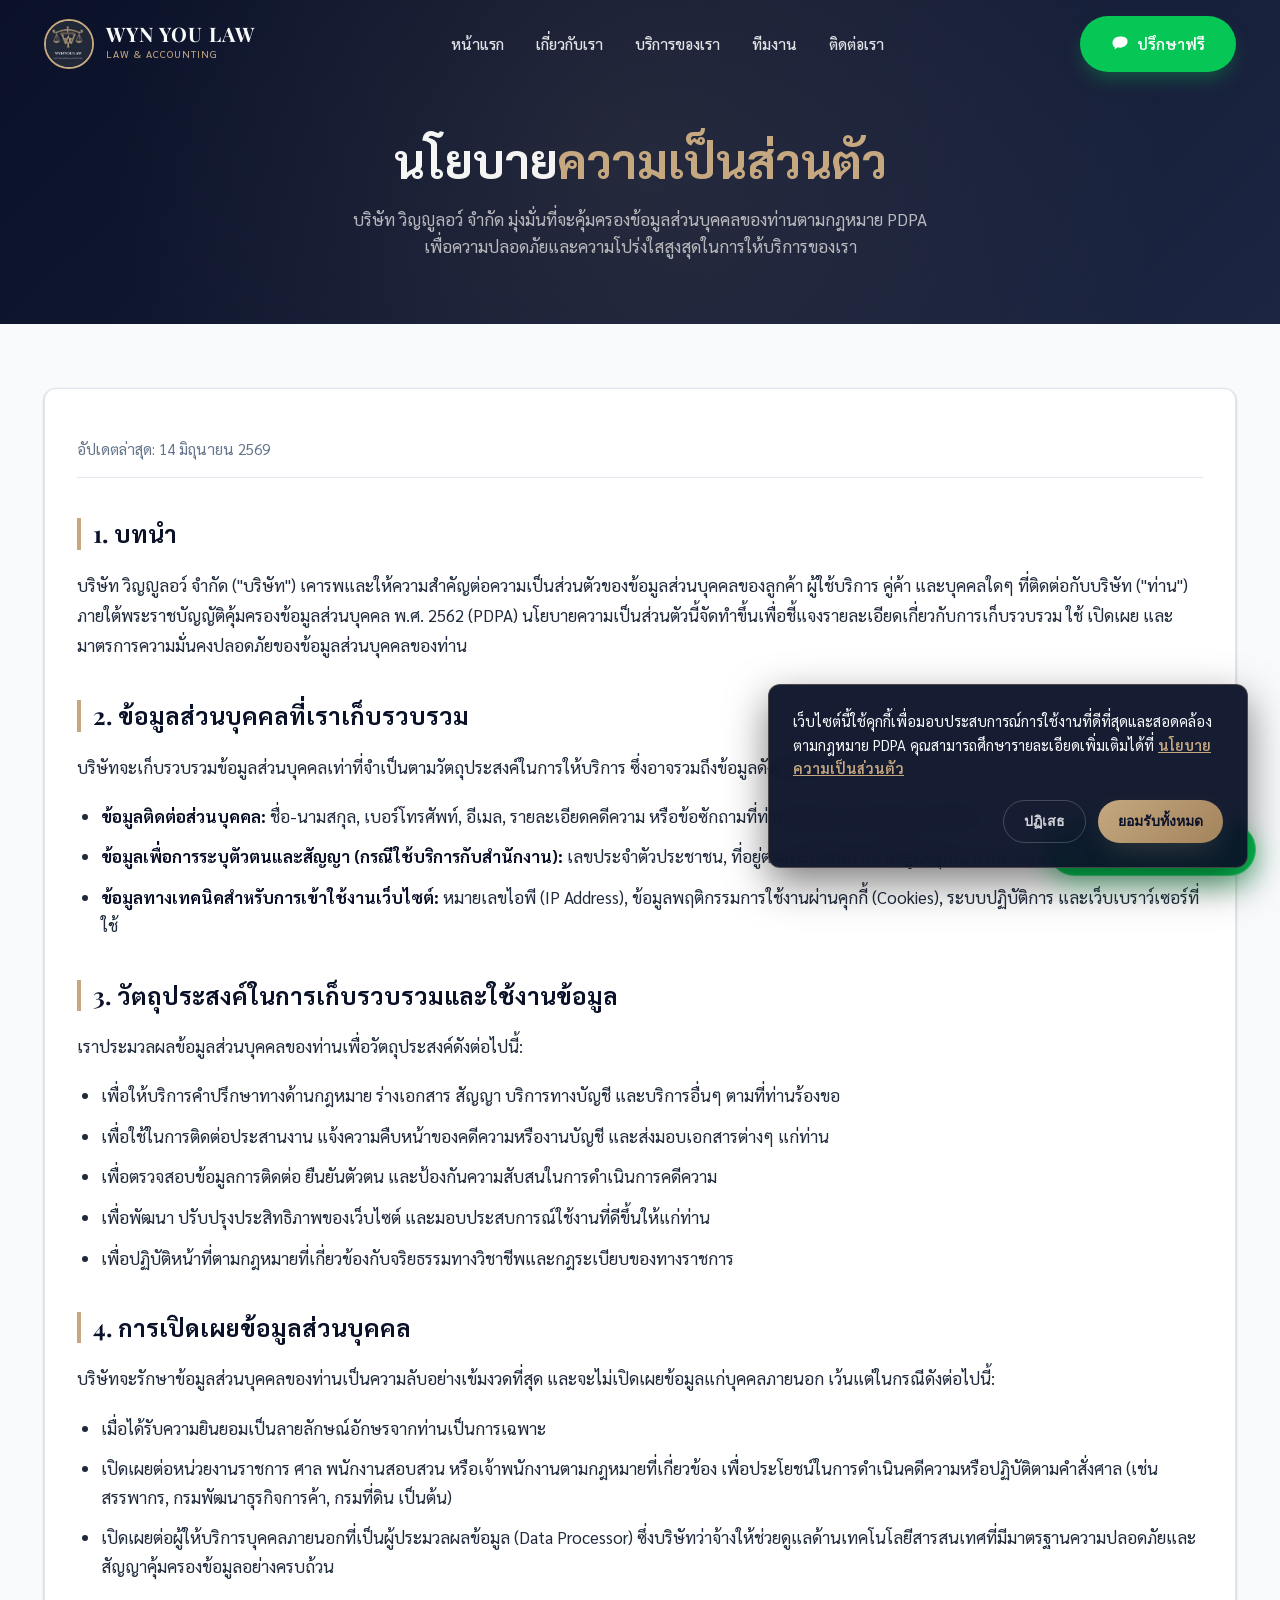
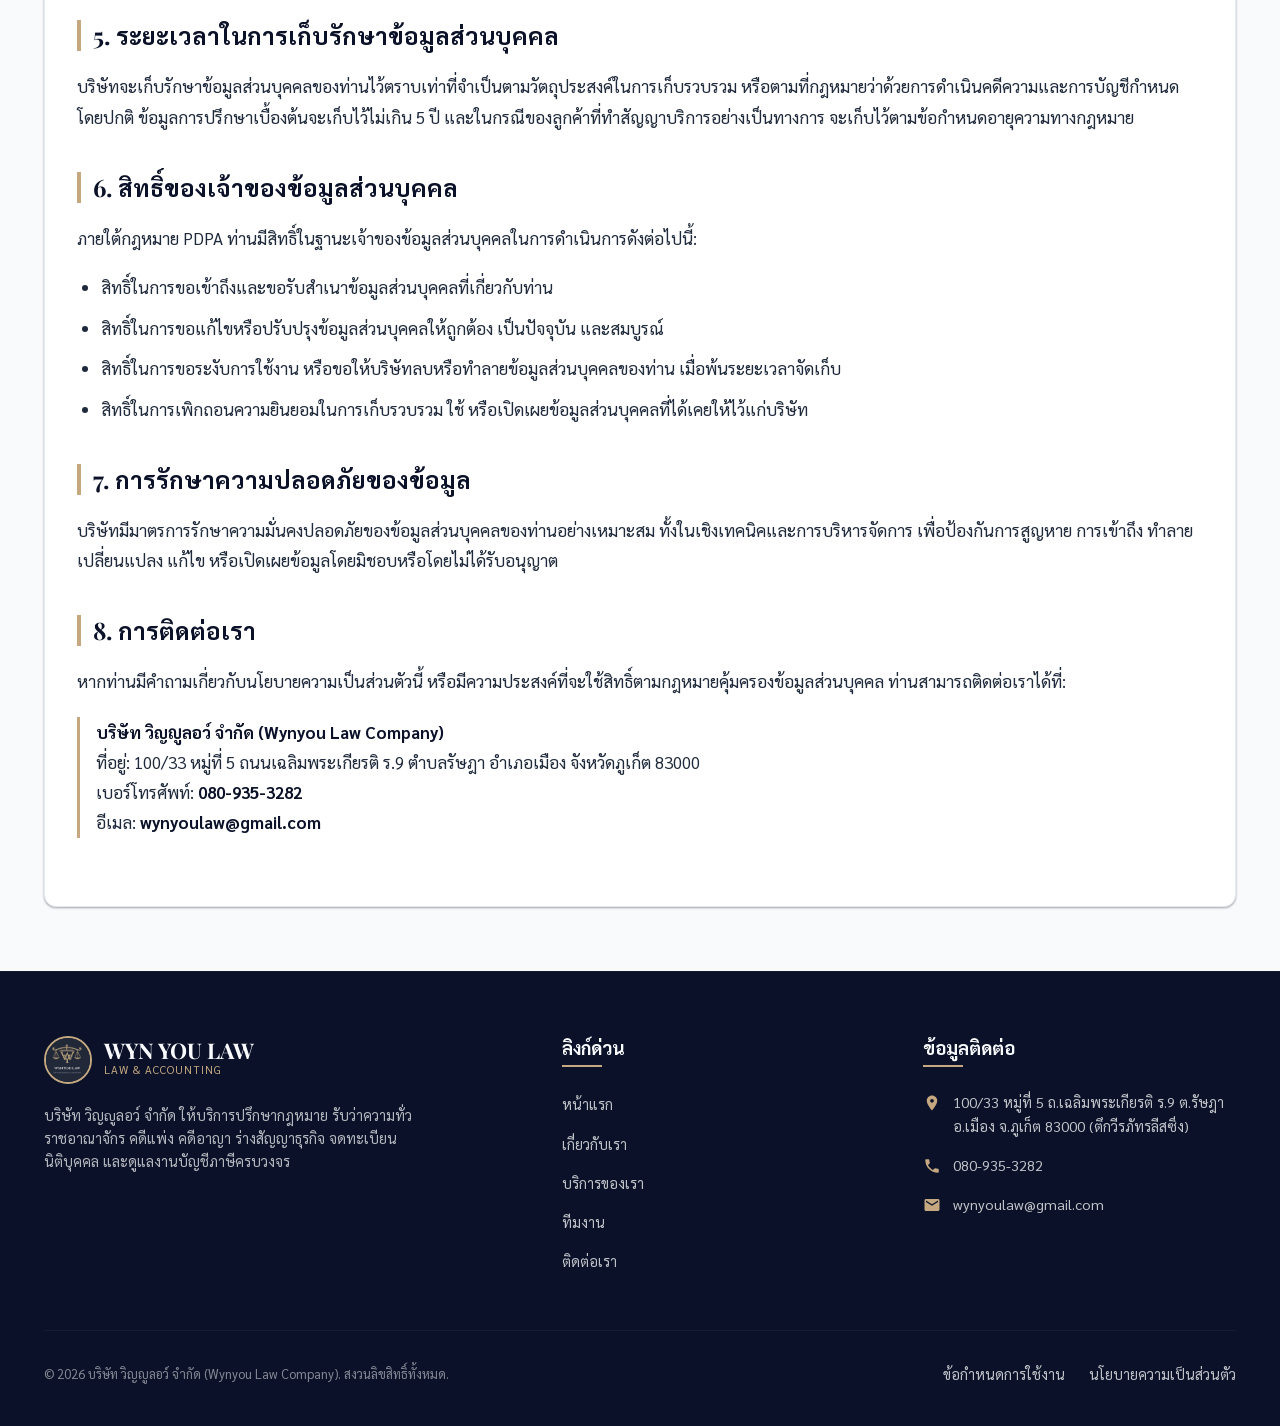
==== commit 7a1926e8: "Add PDPA-compliant Cookie Consent Banner with smooth slide-up animation and localStorage state persi" ====
--- a/privacy-policy.html
+++ b/privacy-policy.html
@@ -20,6 +20,14 @@
   <meta property="og:description"
     content="นโยบายความเป็นส่วนตัว รายละเอียดการเก็บรวบรวม การใช้งาน และการคุ้มครองข้อมูลส่วนบุคคลของท่าน">
   <meta property="og:image" content="images/logo.jpg">
+
+  <!-- Twitter -->
+  <meta property="twitter:card" content="summary_large_image">
+  <meta property="twitter:url" content="https://wynyou-law.com/privacy-policy.html">
+  <meta property="twitter:title" content="นโยบายความเป็นส่วนตัว | บริษัท วิญญูลอว์ จำกัด (WYN YOU LAW)">
+  <meta property="twitter:description"
+    content="นโยบายความเป็นส่วนตัว รายละเอียดการเก็บรวบรวม การใช้งาน และการคุ้มครองข้อมูลส่วนบุคคลของท่าน">
+  <meta property="twitter:image" content="images/logo.jpg">
 
   <!-- Favicon -->
   <link rel="icon" href="images/logo.jpg" type="image/jpeg">
@@ -359,6 +367,19 @@
     <span>แอดไลน์ปรึกษาฟรี</span>
   </a>
 
+  <!-- ==========================================
+       COOKIE CONSENT BANNER (PDPA)
+       ========================================== -->
+  <div id="cookie-consent-banner" class="cookie-banner" role="dialog" aria-live="polite" aria-label="การยอมรับคุกกี้">
+    <div class="cookie-banner__text">
+      เว็บไซต์นี้ใช้คุกกี้เพื่อมอบประสบการณ์การใช้งานที่ดีที่สุดและสอดคล้องตามกฎหมาย PDPA คุณสามารถศึกษารายละเอียดเพิ่มเติมได้ที่ <a href="privacy-policy.html" target="_blank">นโยบายความเป็นส่วนตัว</a>
+    </div>
+    <div class="cookie-banner__actions">
+      <button id="btn-decline-cookies" class="cookie-banner__btn cookie-banner__btn--decline">ปฏิเสธ</button>
+      <button id="btn-accept-cookies" class="cookie-banner__btn cookie-banner__btn--accept">ยอมรับทั้งหมด</button>
+    </div>
+  </div>
+
   <!-- Scripts -->
   <script src="js/script.js"></script>
 </body>
--- a/css/style.css
+++ b/css/style.css
@@ -1643,3 +1643,102 @@
 .reveal-grid--active > *:nth-child(4) { transition-delay: 0.4s; }
 .reveal-grid--active > *:nth-child(5) { transition-delay: 0.5s; }
 .reveal-grid--active > *:nth-child(6) { transition-delay: 0.6s; }
+
+/* ==========================================
+   COOKIE CONSENT BANNER (PDPA)
+   ========================================== */
+.cookie-banner {
+  position: fixed;
+  bottom: -150px; /* Start hidden below the screen */
+  left: 50%;
+  transform: translateX(-50%) translateY(30px);
+  width: 90%;
+  max-width: 480px;
+  background: rgba(10, 17, 40, 0.95);
+  backdrop-filter: blur(12px);
+  border: 1px solid rgba(197, 168, 128, 0.3);
+  border-radius: var(--radius-md);
+  padding: 1.5rem;
+  box-shadow: 0 15px 40px rgba(0, 0, 0, 0.5);
+  z-index: 9999;
+  opacity: 0;
+  transition: opacity 0.5s cubic-bezier(0.16, 1, 0.3, 1), 
+              transform 0.5s cubic-bezier(0.16, 1, 0.3, 1), 
+              bottom 0.5s cubic-bezier(0.16, 1, 0.3, 1);
+  display: flex;
+  flex-direction: column;
+  gap: 1.25rem;
+}
+
+.cookie-banner--active {
+  bottom: 2rem;
+  opacity: 1;
+  transform: translateX(-50%) translateY(0);
+}
+
+.cookie-banner__text {
+  color: var(--text-light);
+  font-size: 0.92rem;
+  line-height: 1.6;
+}
+
+.cookie-banner__text a {
+  color: var(--accent);
+  text-decoration: underline;
+  font-weight: 600;
+  transition: var(--transition-fast);
+}
+
+.cookie-banner__text a:hover {
+  color: var(--accent-light);
+}
+
+.cookie-banner__actions {
+  display: flex;
+  gap: 0.75rem;
+  justify-content: flex-end;
+}
+
+.cookie-banner__btn {
+  padding: 0.6rem 1.25rem;
+  font-size: 0.88rem;
+  border-radius: 50px;
+  font-weight: 600;
+  cursor: pointer;
+  transition: var(--transition-smooth);
+}
+
+.cookie-banner__btn--accept {
+  background: linear-gradient(135deg, var(--accent), var(--accent-dark));
+  color: var(--primary);
+  border: none;
+  box-shadow: var(--shadow-gold);
+}
+
+.cookie-banner__btn--accept:hover {
+  transform: translateY(-2px);
+  box-shadow: 0 8px 20px -5px rgba(197, 168, 128, 0.5);
+  background: linear-gradient(135deg, var(--accent-light), var(--accent));
+}
+
+.cookie-banner__btn--decline {
+  background: transparent;
+  border: 1px solid rgba(255, 255, 255, 0.2);
+  color: rgba(255, 255, 255, 0.8);
+}
+
+.cookie-banner__btn--decline:hover {
+  border-color: rgba(255, 255, 255, 0.5);
+  color: var(--text-light);
+}
+
+@media (min-width: 768px) {
+  .cookie-banner {
+    left: auto;
+    right: 2rem;
+    transform: translateY(30px);
+  }
+  .cookie-banner--active {
+    transform: translateY(0);
+  }
+}
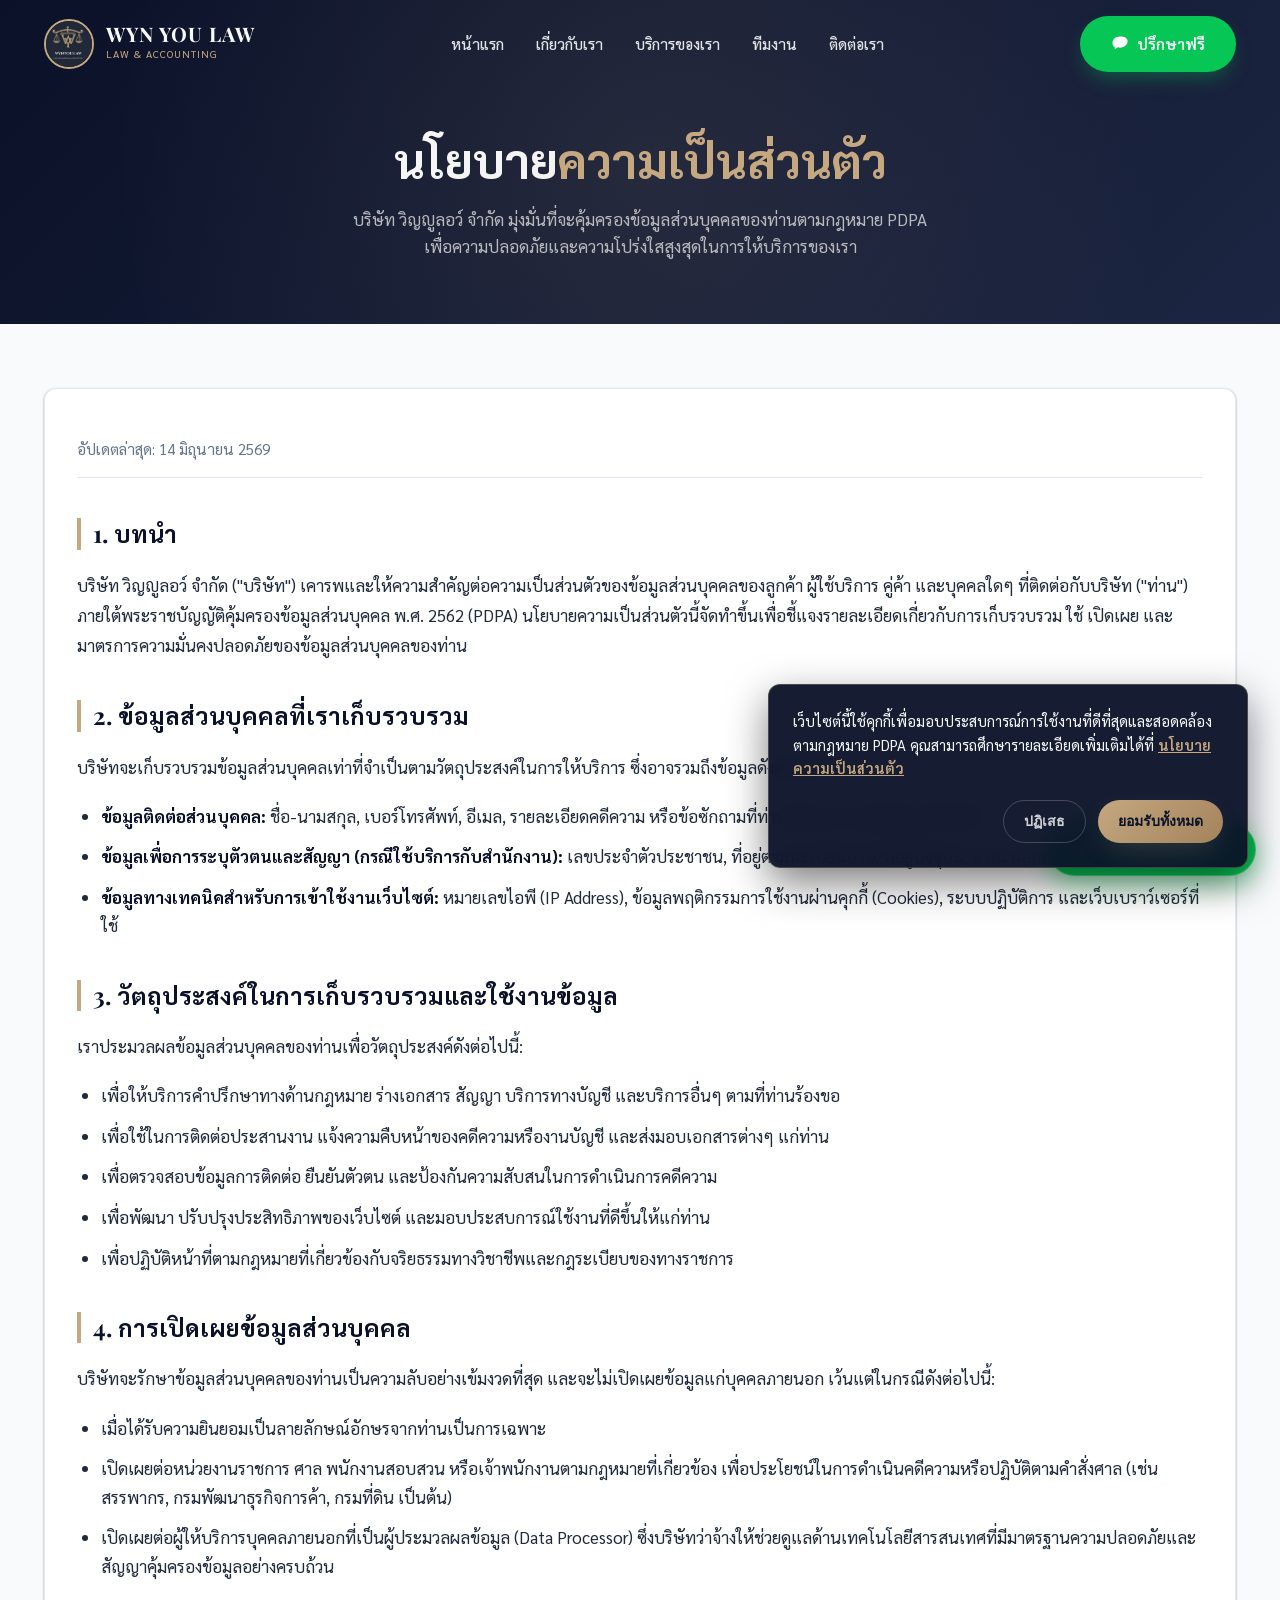
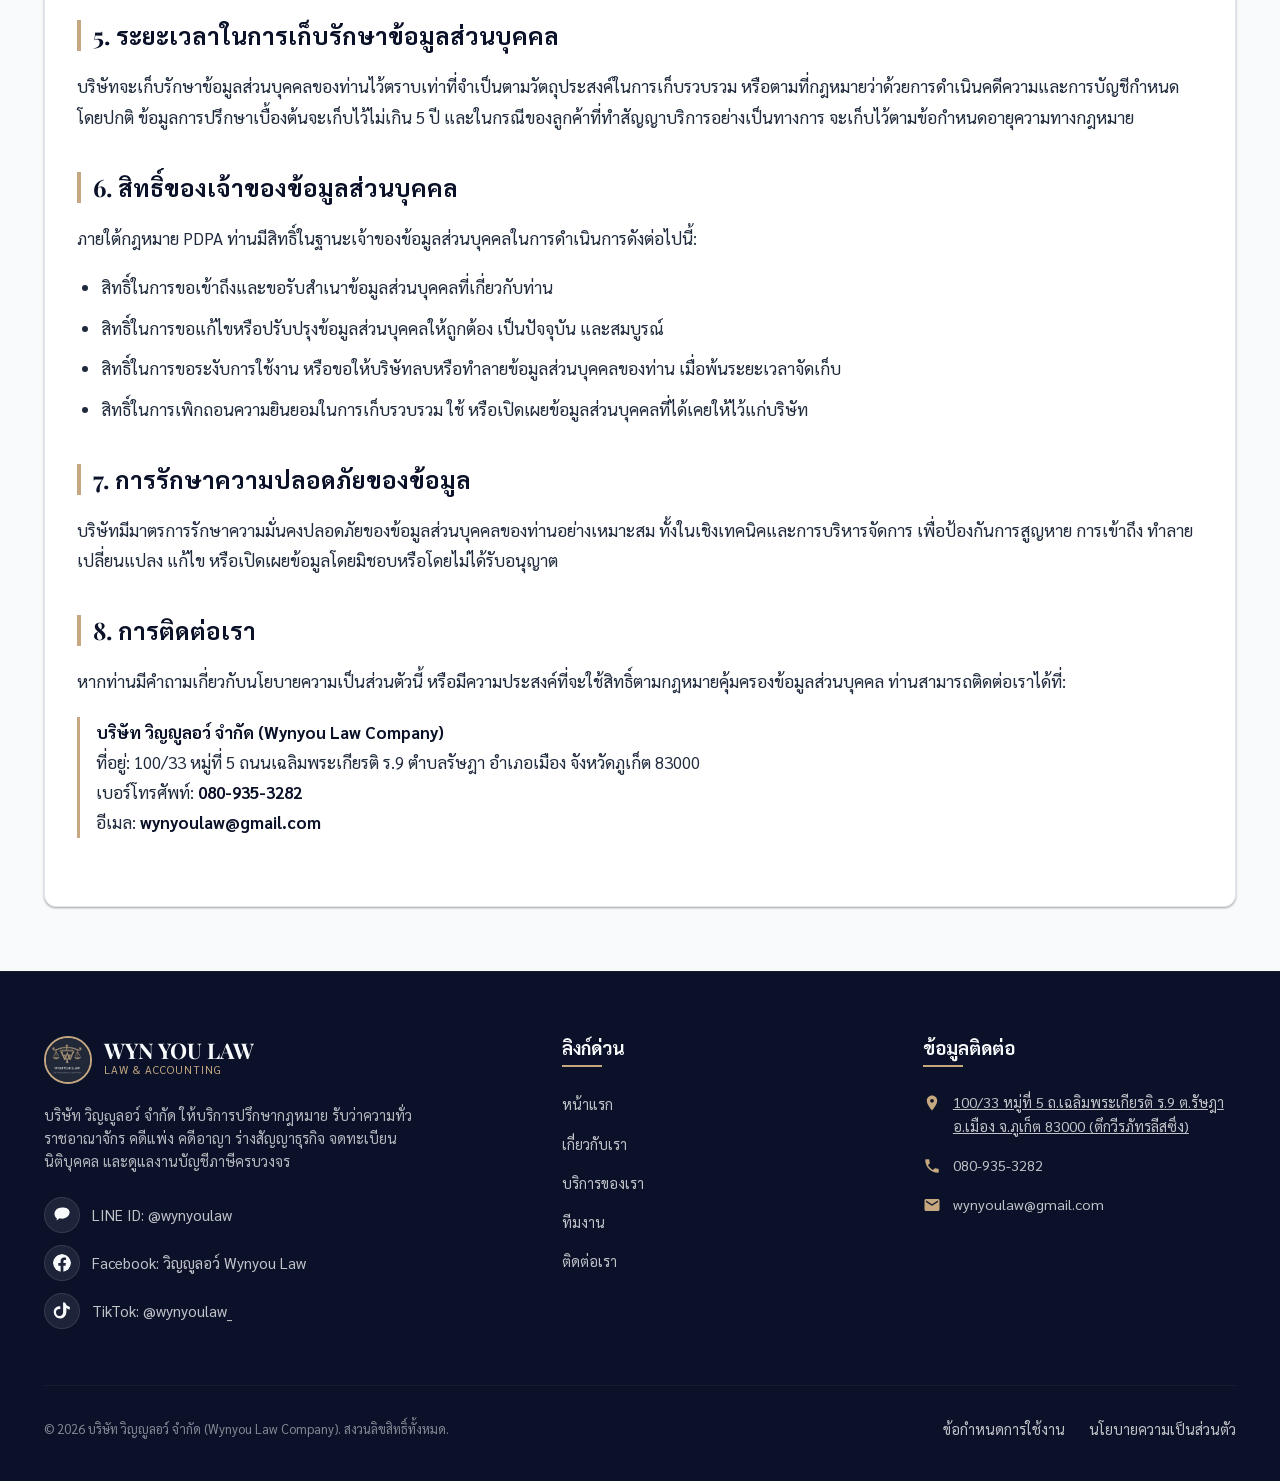
==== commit 6594df54: "Update footer with social links and address Google Maps location link (icons only on mobile)" ====
--- a/privacy-policy.html
+++ b/privacy-policy.html
@@ -303,6 +303,20 @@
             บริษัท วิญญูลอว์ จำกัด ให้บริการปรึกษากฎหมาย รับว่าความทั่วราชอาณาจักร คดีแพ่ง คดีอาญา ร่างสัญญาธุรกิจ
             จดทะเบียนนิติบุคคล และดูแลงานบัญชีภาษีครบวงจร
           </p>
+          <div class="footer__socials">
+            <a href="https://line.me/ti/p/6KD_pWmbr4" target="_blank" rel="noopener noreferrer" class="footer__social-link footer__social-link--line">
+              <svg class="footer__social-icon" width="20" height="20" fill="currentColor" viewBox="0 0 24 24"><path d="M12 2C6.48 2 2 5.82 2 10.5c0 2.5 1.28 4.73 3.33 6.13-.15.53-.55 1.93-.63 2.23-.1.35.08.35.38.2.25-.13 2.8-1.85 3.92-2.6 1 .27 2.05.42 3.12.42 5.52 0 10-3.82 10-8.5S17.52 2 12 2z"/></svg>
+              <span class="footer__social-text">LINE ID: @wynyoulaw</span>
+            </a>
+            <a href="https://www.facebook.com/share/18h4N81bjC/" target="_blank" rel="noopener noreferrer" class="footer__social-link footer__social-link--facebook">
+              <svg class="footer__social-icon" width="20" height="20" fill="currentColor" viewBox="0 0 24 24"><path d="M24 12.073c0-6.627-5.373-12-12-12s-12 5.373-12 12c0 5.99 4.388 10.954 10.125 11.854v-8.385H7.078v-3.47h3.047V9.43c0-3.007 1.792-4.669 4.533-4.669 1.312 0 2.686.235 2.686.235v2.953H15.83c-1.491 0-1.956.925-1.956 1.874v2.25h3.328l-.532 3.47h-2.796v8.385C19.612 23.027 24 18.062 24 12.073z"/></svg>
+              <span class="footer__social-text">Facebook: วิญญูลอว์ Wynyou Law</span>
+            </a>
+            <a href="https://www.tiktok.com/@wynyoulaw_?_r=1&_t=ZS-96u2PxzGVcd" target="_blank" rel="noopener noreferrer" class="footer__social-link footer__social-link--tiktok">
+              <svg class="footer__social-icon" width="20" height="20" fill="currentColor" viewBox="0 0 24 24"><path d="M12.525.02c1.31-.02 2.61-.01 3.91-.02.08 1.53.63 3.09 1.75 4.17 1.12 1.11 2.7 1.62 4.24 1.79v4.03c-1.44-.17-2.86-.74-3.94-1.74-.22-.21-.42-.45-.6-.71-.02 1.71.01 3.42-.01 5.12-.04 1.94-.48 3.92-1.55 5.53-1.37 2.11-3.81 3.51-6.32 3.65-2.28.16-4.68-.58-6.36-2.15-2.07-1.87-3.06-4.83-2.61-7.55.43-2.73 2.45-5.11 5.09-5.99 1.17-.4 2.43-.5 3.64-.31V9.4c-1.35-.33-2.85-.09-3.95.74-1.19.86-1.84 2.37-1.78 3.86.06 1.59.88 3.12 2.22 3.93.99.62 2.19.83 3.34.63 1.4-.2 2.67-1.17 3.27-2.46.47-.94.61-2.01.58-3.06V.02z"/></svg>
+              <span class="footer__social-text">TikTok: @wynyoulaw_</span>
+            </a>
+          </div>
         </div>
 
         <!-- Quick Links -->
@@ -326,7 +340,11 @@
                 <path
                   d="M12 2C8.13 2 5 5.13 5 9c0 5.25 7 13 7 13s7-7.75 7-13c0-3.87-3.13-7-7-7zm0 9.5c-1.38 0-2.5-1.12-2.5-2.5s1.12-2.5 2.5-2.5 2.5 1.12 2.5 2.5-1.12 2.5-2.5 2.5z" />
               </svg>
-              <span>100/33 หมู่ที่ 5 ถ.เฉลิมพระเกียรติ ร.9 ต.รัษฎา อ.เมือง จ.ภูเก็ต 83000 (ตึกวีรภัทรลีสซิ่ง)</span>
+              <span>
+                <a href="https://share.google/b0nrdhWTA70M46Il5" target="_blank" rel="noopener noreferrer" style="text-decoration: underline;">
+                  100/33 หมู่ที่ 5 ถ.เฉลิมพระเกียรติ ร.9 ต.รัษฎา อ.เมือง จ.ภูเก็ต 83000 (ตึกวีรภัทรลีสซิ่ง)
+                </a>
+              </span>
             </div>
             <div class="footer__contact-item">
               <svg width="18" height="18" fill="currentColor" viewBox="0 0 24 24">
--- a/css/style.css
+++ b/css/style.css
@@ -1742,3 +1742,76 @@
     transform: translateY(0);
   }
 }
+
+/* ==========================================
+   FOOTER SOCIAL MEDIA LINKS
+   ========================================== */
+.footer__socials {
+  display: flex;
+  flex-direction: column;
+  gap: 0.75rem;
+  margin-top: 1.5rem;
+}
+
+.footer__social-link {
+  display: inline-flex;
+  align-items: center;
+  gap: 0.75rem;
+  color: rgba(255, 255, 255, 0.75);
+  font-size: 0.95rem;
+  transition: var(--transition-fast);
+}
+
+.footer__social-link:hover {
+  color: var(--accent);
+}
+
+.footer__social-icon {
+  display: flex;
+  align-items: center;
+  justify-content: center;
+  width: 36px;
+  height: 36px;
+  padding: 8px;
+  border-radius: 50%;
+  background: rgba(255, 255, 255, 0.08);
+  color: var(--text-light);
+  border: 1px solid rgba(255, 255, 255, 0.1);
+  transition: var(--transition-smooth);
+}
+
+.footer__social-link--line:hover .footer__social-icon {
+  background: #06C755;
+  color: #FFFFFF;
+  border-color: #06C755;
+}
+
+.footer__social-link--facebook:hover .footer__social-icon {
+  background: #1877F2;
+  color: #FFFFFF;
+  border-color: #1877F2;
+}
+
+.footer__social-link--tiktok:hover .footer__social-icon {
+  background: #000000;
+  color: #FFFFFF;
+  border-color: #000000;
+}
+
+@media (max-width: 767px) {
+  .footer__socials {
+    flex-direction: row;
+    justify-content: center;
+    gap: 1.5rem;
+    margin-top: 1.5rem;
+    margin-bottom: 2.5rem;
+  }
+  .footer__social-text {
+    display: none; /* Hide text on mobile, show only logo */
+  }
+  .footer__social-icon {
+    width: 44px;
+    height: 44px;
+    padding: 10px;
+  }
+}
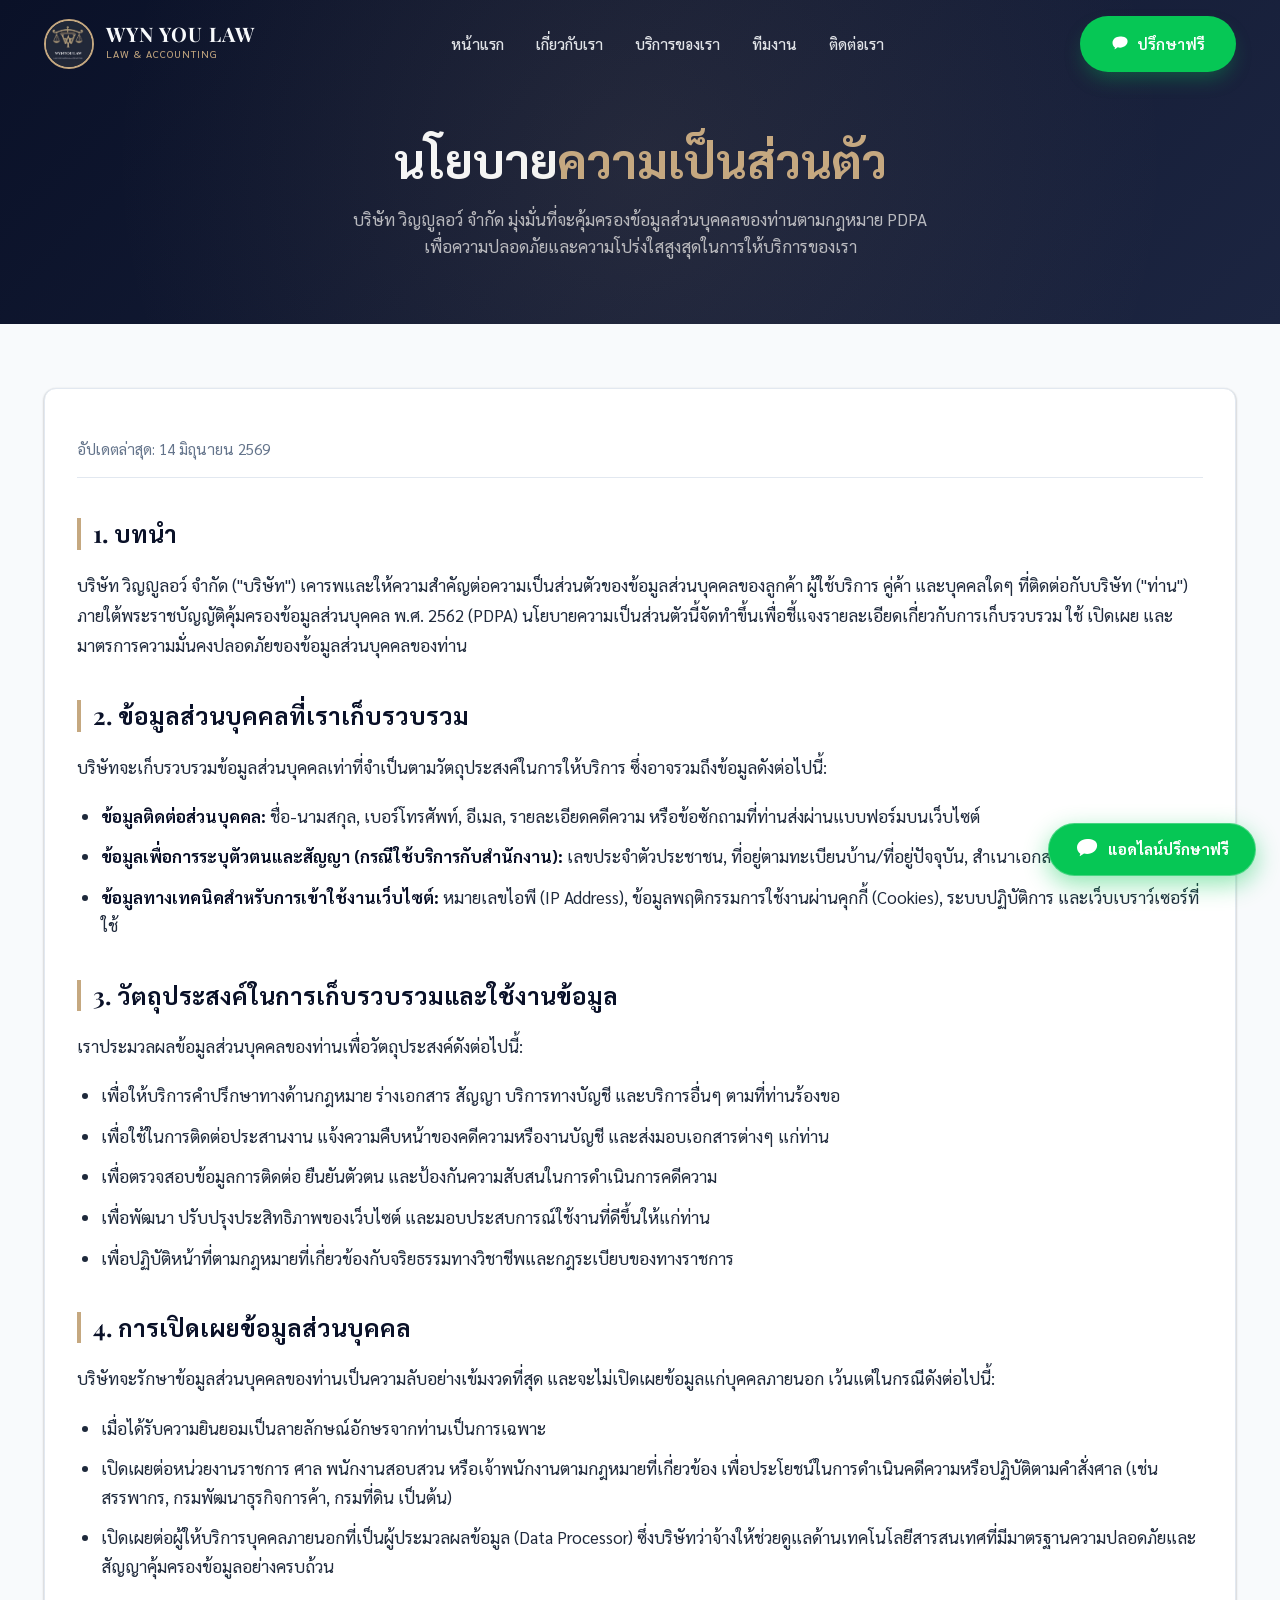
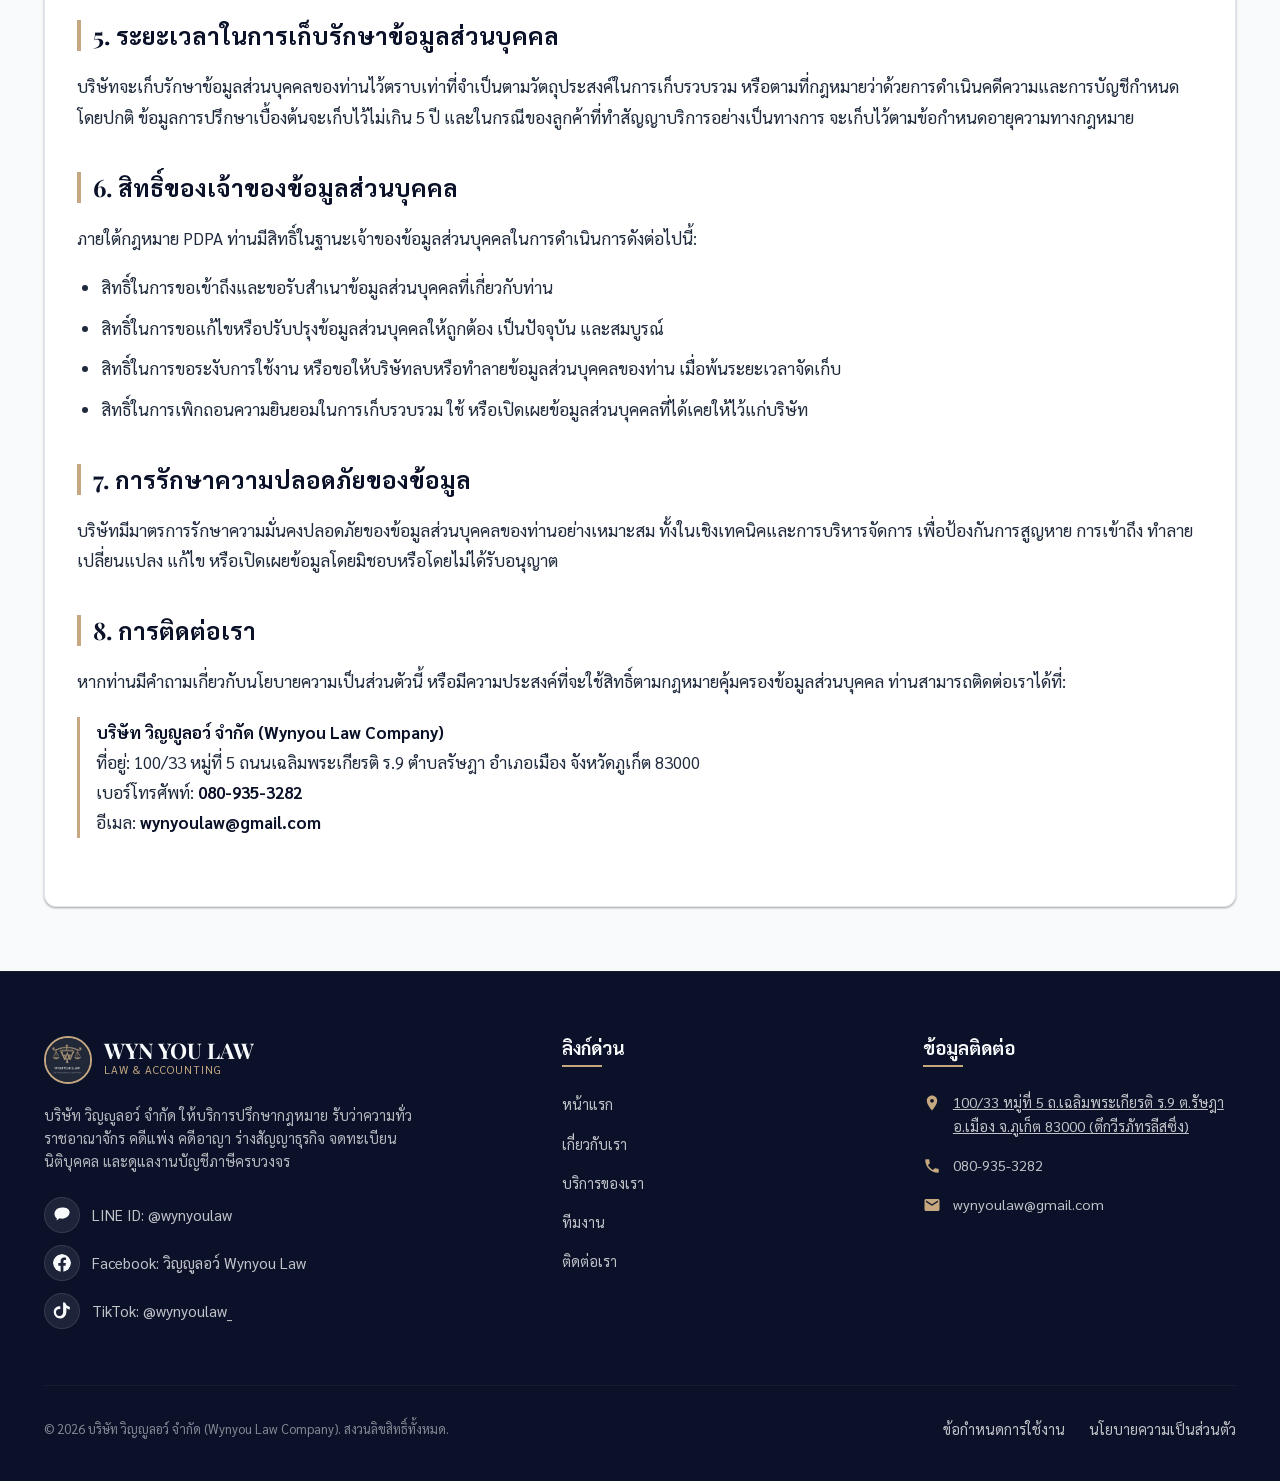
==== commit cee8adc7: "Remove PDPA Cookie Consent Banner HTML, CSS, and JS logic" ====
--- a/privacy-policy.html
+++ b/privacy-policy.html
@@ -385,19 +385,6 @@
     <span>แอดไลน์ปรึกษาฟรี</span>
   </a>
 
-  <!-- ==========================================
-       COOKIE CONSENT BANNER (PDPA)
-       ========================================== -->
-  <div id="cookie-consent-banner" class="cookie-banner" role="dialog" aria-live="polite" aria-label="การยอมรับคุกกี้">
-    <div class="cookie-banner__text">
-      เว็บไซต์นี้ใช้คุกกี้เพื่อมอบประสบการณ์การใช้งานที่ดีที่สุดและสอดคล้องตามกฎหมาย PDPA คุณสามารถศึกษารายละเอียดเพิ่มเติมได้ที่ <a href="privacy-policy.html" target="_blank">นโยบายความเป็นส่วนตัว</a>
-    </div>
-    <div class="cookie-banner__actions">
-      <button id="btn-decline-cookies" class="cookie-banner__btn cookie-banner__btn--decline">ปฏิเสธ</button>
-      <button id="btn-accept-cookies" class="cookie-banner__btn cookie-banner__btn--accept">ยอมรับทั้งหมด</button>
-    </div>
-  </div>
-
   <!-- Scripts -->
   <script src="js/script.js"></script>
 </body>
--- a/css/style.css
+++ b/css/style.css
@@ -1645,105 +1645,6 @@
 .reveal-grid--active > *:nth-child(6) { transition-delay: 0.6s; }
 
 /* ==========================================
-   COOKIE CONSENT BANNER (PDPA)
-   ========================================== */
-.cookie-banner {
-  position: fixed;
-  bottom: -150px; /* Start hidden below the screen */
-  left: 50%;
-  transform: translateX(-50%) translateY(30px);
-  width: 90%;
-  max-width: 480px;
-  background: rgba(10, 17, 40, 0.95);
-  backdrop-filter: blur(12px);
-  border: 1px solid rgba(197, 168, 128, 0.3);
-  border-radius: var(--radius-md);
-  padding: 1.5rem;
-  box-shadow: 0 15px 40px rgba(0, 0, 0, 0.5);
-  z-index: 9999;
-  opacity: 0;
-  transition: opacity 0.5s cubic-bezier(0.16, 1, 0.3, 1), 
-              transform 0.5s cubic-bezier(0.16, 1, 0.3, 1), 
-              bottom 0.5s cubic-bezier(0.16, 1, 0.3, 1);
-  display: flex;
-  flex-direction: column;
-  gap: 1.25rem;
-}
-
-.cookie-banner--active {
-  bottom: 2rem;
-  opacity: 1;
-  transform: translateX(-50%) translateY(0);
-}
-
-.cookie-banner__text {
-  color: var(--text-light);
-  font-size: 0.92rem;
-  line-height: 1.6;
-}
-
-.cookie-banner__text a {
-  color: var(--accent);
-  text-decoration: underline;
-  font-weight: 600;
-  transition: var(--transition-fast);
-}
-
-.cookie-banner__text a:hover {
-  color: var(--accent-light);
-}
-
-.cookie-banner__actions {
-  display: flex;
-  gap: 0.75rem;
-  justify-content: flex-end;
-}
-
-.cookie-banner__btn {
-  padding: 0.6rem 1.25rem;
-  font-size: 0.88rem;
-  border-radius: 50px;
-  font-weight: 600;
-  cursor: pointer;
-  transition: var(--transition-smooth);
-}
-
-.cookie-banner__btn--accept {
-  background: linear-gradient(135deg, var(--accent), var(--accent-dark));
-  color: var(--primary);
-  border: none;
-  box-shadow: var(--shadow-gold);
-}
-
-.cookie-banner__btn--accept:hover {
-  transform: translateY(-2px);
-  box-shadow: 0 8px 20px -5px rgba(197, 168, 128, 0.5);
-  background: linear-gradient(135deg, var(--accent-light), var(--accent));
-}
-
-.cookie-banner__btn--decline {
-  background: transparent;
-  border: 1px solid rgba(255, 255, 255, 0.2);
-  color: rgba(255, 255, 255, 0.8);
-}
-
-.cookie-banner__btn--decline:hover {
-  border-color: rgba(255, 255, 255, 0.5);
-  color: var(--text-light);
-}
-
-@media (min-width: 768px) {
-  .cookie-banner {
-    left: auto;
-    right: 2rem;
-    transform: translateY(30px);
-  }
-  .cookie-banner--active {
-    transform: translateY(0);
-  }
-}
-
-/* ==========================================
    FOOTER SOCIAL MEDIA LINKS
    ========================================== */
 .footer__socials {
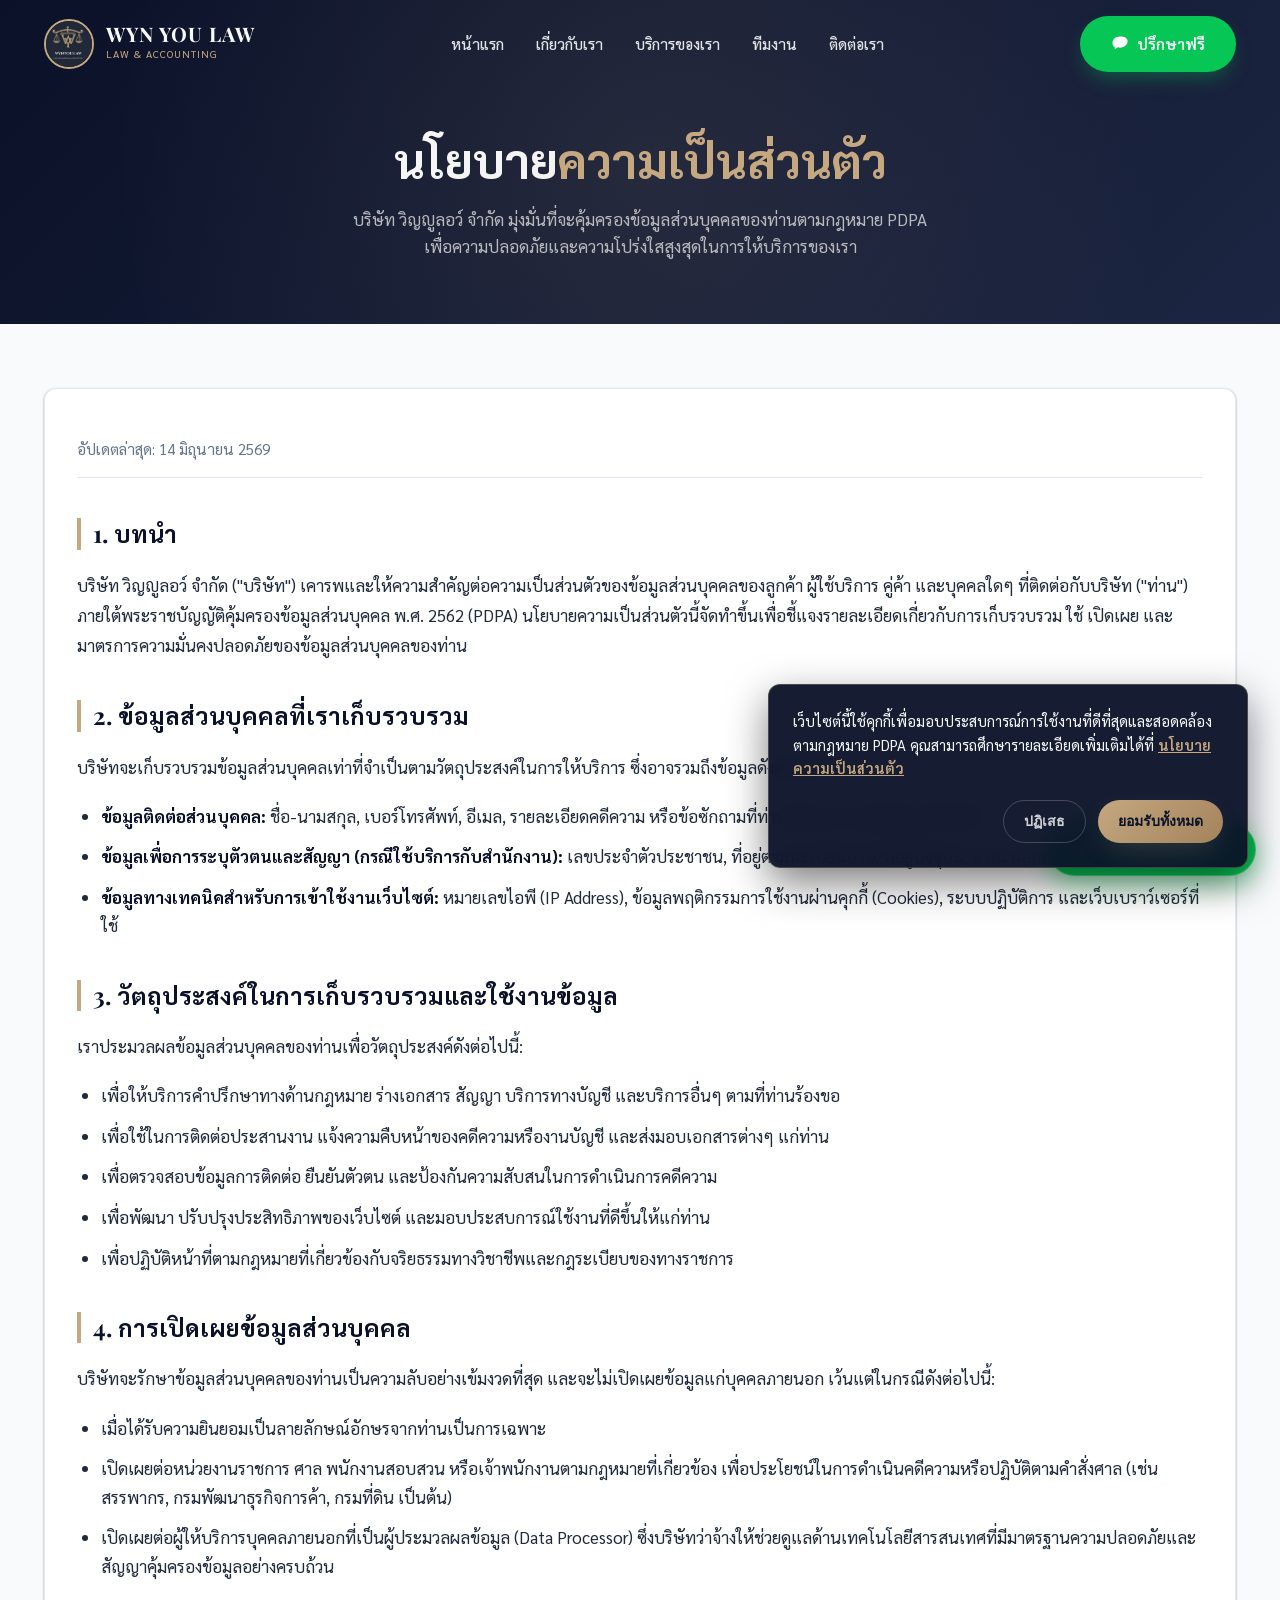
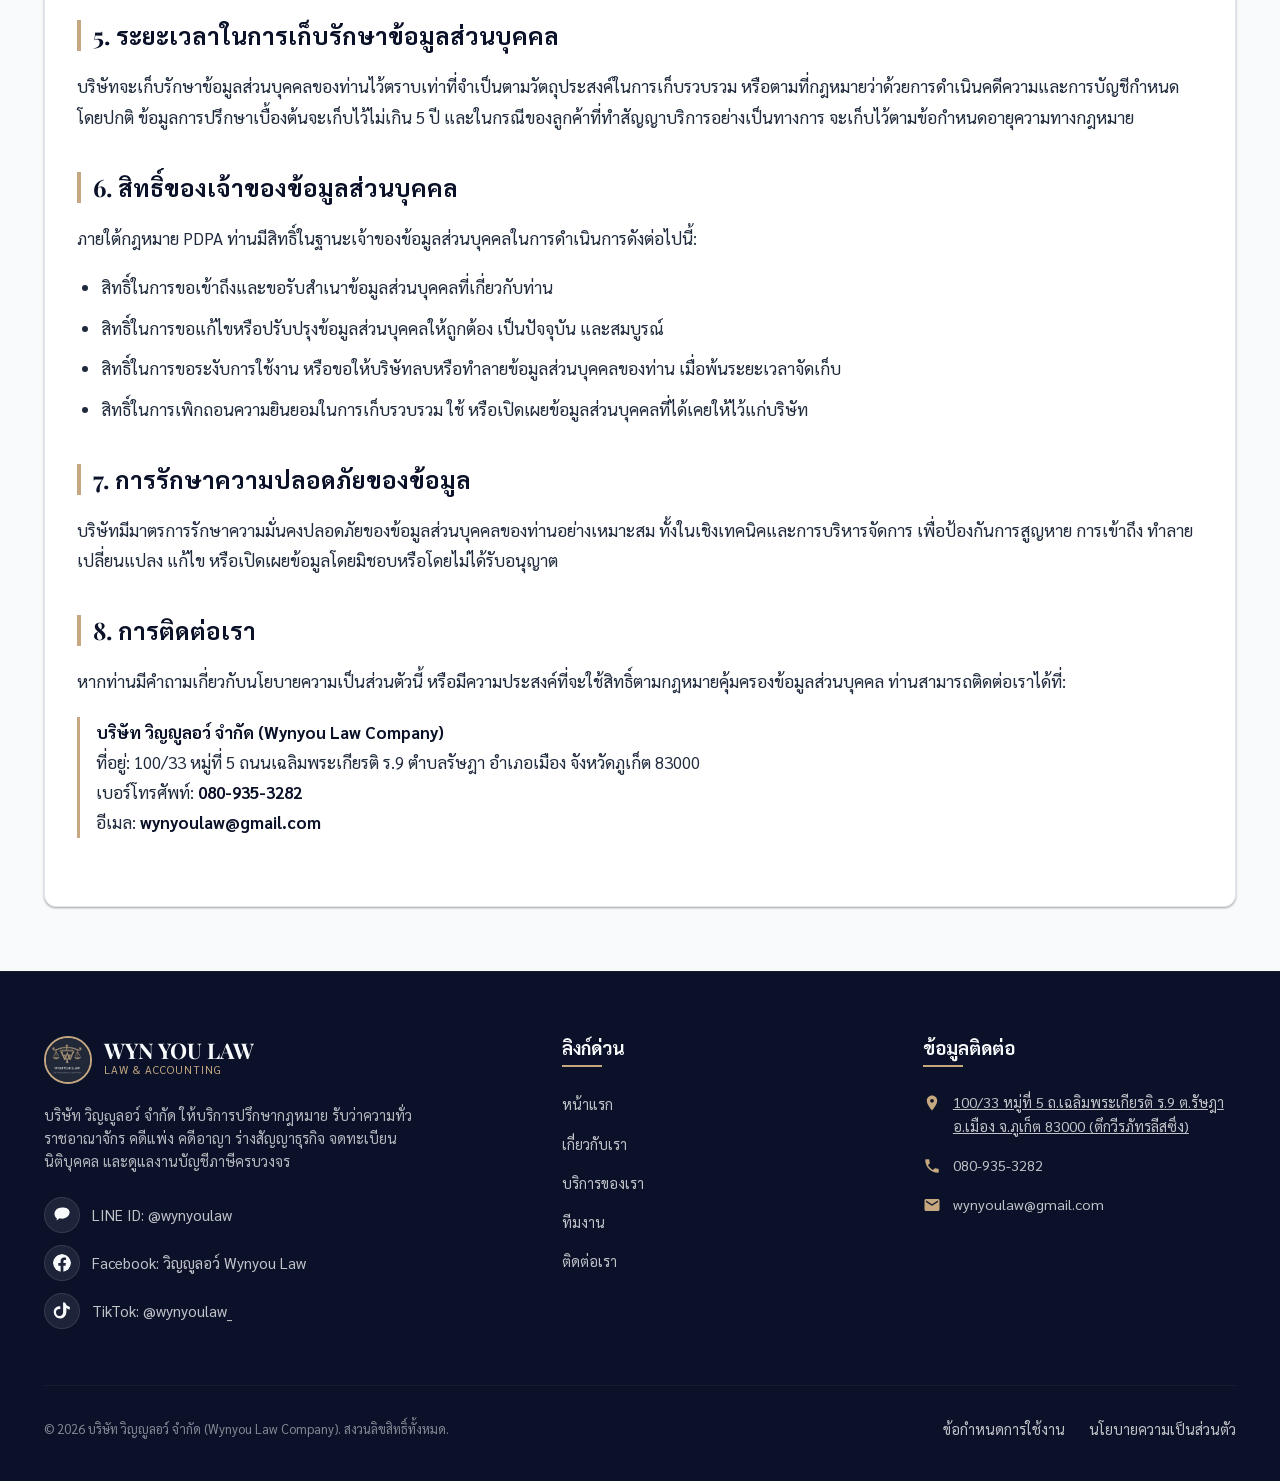
==== commit 77d8b9ad: "Revert "Remove PDPA Cookie Consent Banner HTML, CSS, and JS logic" This reverts commit cee8adc77715f" ====
--- a/privacy-policy.html
+++ b/privacy-policy.html
@@ -385,6 +385,19 @@
     <span>แอดไลน์ปรึกษาฟรี</span>
   </a>
 
+  <!-- ==========================================
+       COOKIE CONSENT BANNER (PDPA)
+       ========================================== -->
+  <div id="cookie-consent-banner" class="cookie-banner" role="dialog" aria-live="polite" aria-label="การยอมรับคุกกี้">
+    <div class="cookie-banner__text">
+      เว็บไซต์นี้ใช้คุกกี้เพื่อมอบประสบการณ์การใช้งานที่ดีที่สุดและสอดคล้องตามกฎหมาย PDPA คุณสามารถศึกษารายละเอียดเพิ่มเติมได้ที่ <a href="privacy-policy.html" target="_blank">นโยบายความเป็นส่วนตัว</a>
+    </div>
+    <div class="cookie-banner__actions">
+      <button id="btn-decline-cookies" class="cookie-banner__btn cookie-banner__btn--decline">ปฏิเสธ</button>
+      <button id="btn-accept-cookies" class="cookie-banner__btn cookie-banner__btn--accept">ยอมรับทั้งหมด</button>
+    </div>
+  </div>
+
   <!-- Scripts -->
   <script src="js/script.js"></script>
 </body>
--- a/css/style.css
+++ b/css/style.css
@@ -1645,6 +1645,105 @@
 .reveal-grid--active > *:nth-child(6) { transition-delay: 0.6s; }
 
 /* ==========================================
+   COOKIE CONSENT BANNER (PDPA)
+   ========================================== */
+.cookie-banner {
+  position: fixed;
+  bottom: -150px; /* Start hidden below the screen */
+  left: 50%;
+  transform: translateX(-50%) translateY(30px);
+  width: 90%;
+  max-width: 480px;
+  background: rgba(10, 17, 40, 0.95);
+  backdrop-filter: blur(12px);
+  border: 1px solid rgba(197, 168, 128, 0.3);
+  border-radius: var(--radius-md);
+  padding: 1.5rem;
+  box-shadow: 0 15px 40px rgba(0, 0, 0, 0.5);
+  z-index: 9999;
+  opacity: 0;
+  transition: opacity 0.5s cubic-bezier(0.16, 1, 0.3, 1), 
+              transform 0.5s cubic-bezier(0.16, 1, 0.3, 1), 
+              bottom 0.5s cubic-bezier(0.16, 1, 0.3, 1);
+  display: flex;
+  flex-direction: column;
+  gap: 1.25rem;
+}
+
+.cookie-banner--active {
+  bottom: 2rem;
+  opacity: 1;
+  transform: translateX(-50%) translateY(0);
+}
+
+.cookie-banner__text {
+  color: var(--text-light);
+  font-size: 0.92rem;
+  line-height: 1.6;
+}
+
+.cookie-banner__text a {
+  color: var(--accent);
+  text-decoration: underline;
+  font-weight: 600;
+  transition: var(--transition-fast);
+}
+
+.cookie-banner__text a:hover {
+  color: var(--accent-light);
+}
+
+.cookie-banner__actions {
+  display: flex;
+  gap: 0.75rem;
+  justify-content: flex-end;
+}
+
+.cookie-banner__btn {
+  padding: 0.6rem 1.25rem;
+  font-size: 0.88rem;
+  border-radius: 50px;
+  font-weight: 600;
+  cursor: pointer;
+  transition: var(--transition-smooth);
+}
+
+.cookie-banner__btn--accept {
+  background: linear-gradient(135deg, var(--accent), var(--accent-dark));
+  color: var(--primary);
+  border: none;
+  box-shadow: var(--shadow-gold);
+}
+
+.cookie-banner__btn--accept:hover {
+  transform: translateY(-2px);
+  box-shadow: 0 8px 20px -5px rgba(197, 168, 128, 0.5);
+  background: linear-gradient(135deg, var(--accent-light), var(--accent));
+}
+
+.cookie-banner__btn--decline {
+  background: transparent;
+  border: 1px solid rgba(255, 255, 255, 0.2);
+  color: rgba(255, 255, 255, 0.8);
+}
+
+.cookie-banner__btn--decline:hover {
+  border-color: rgba(255, 255, 255, 0.5);
+  color: var(--text-light);
+}
+
+@media (min-width: 768px) {
+  .cookie-banner {
+    left: auto;
+    right: 2rem;
+    transform: translateY(30px);
+  }
+  .cookie-banner--active {
+    transform: translateY(0);
+  }
+}
+
+/* ==========================================
    FOOTER SOCIAL MEDIA LINKS
    ========================================== */
 .footer__socials {
